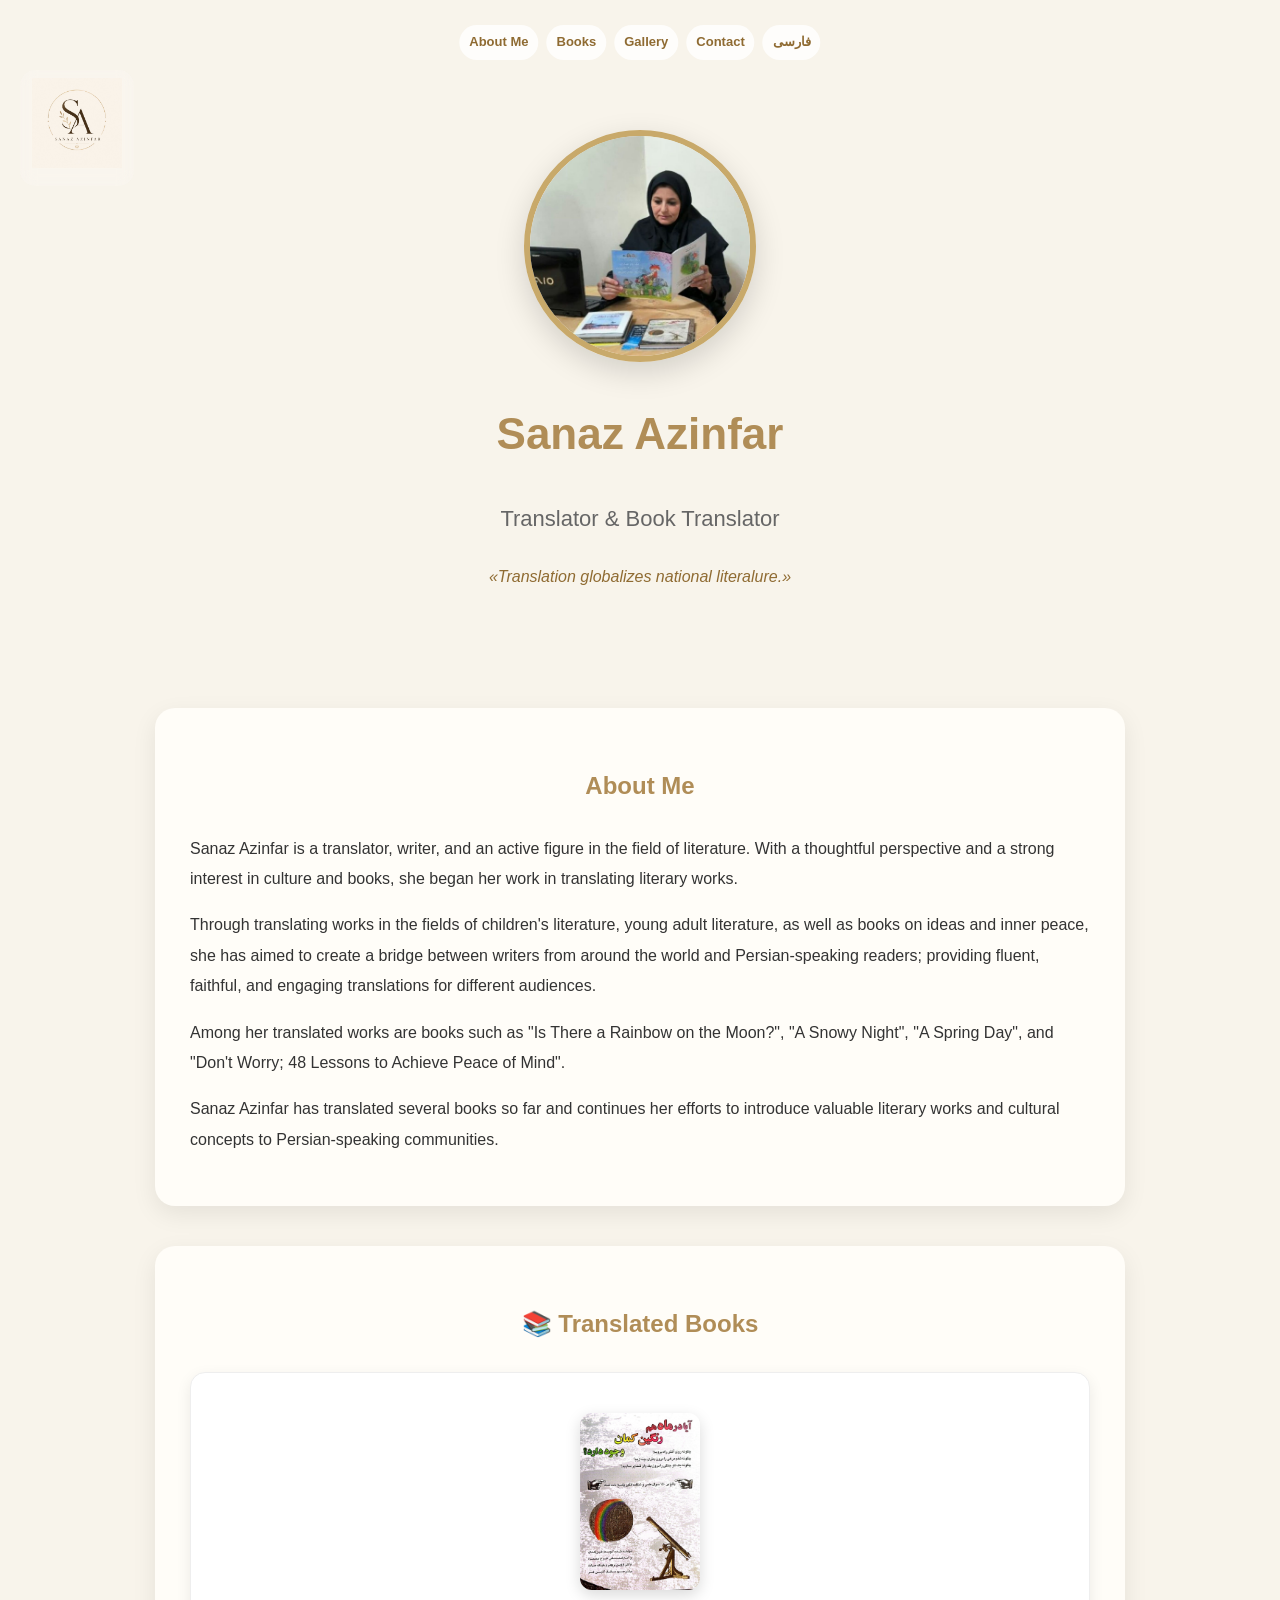
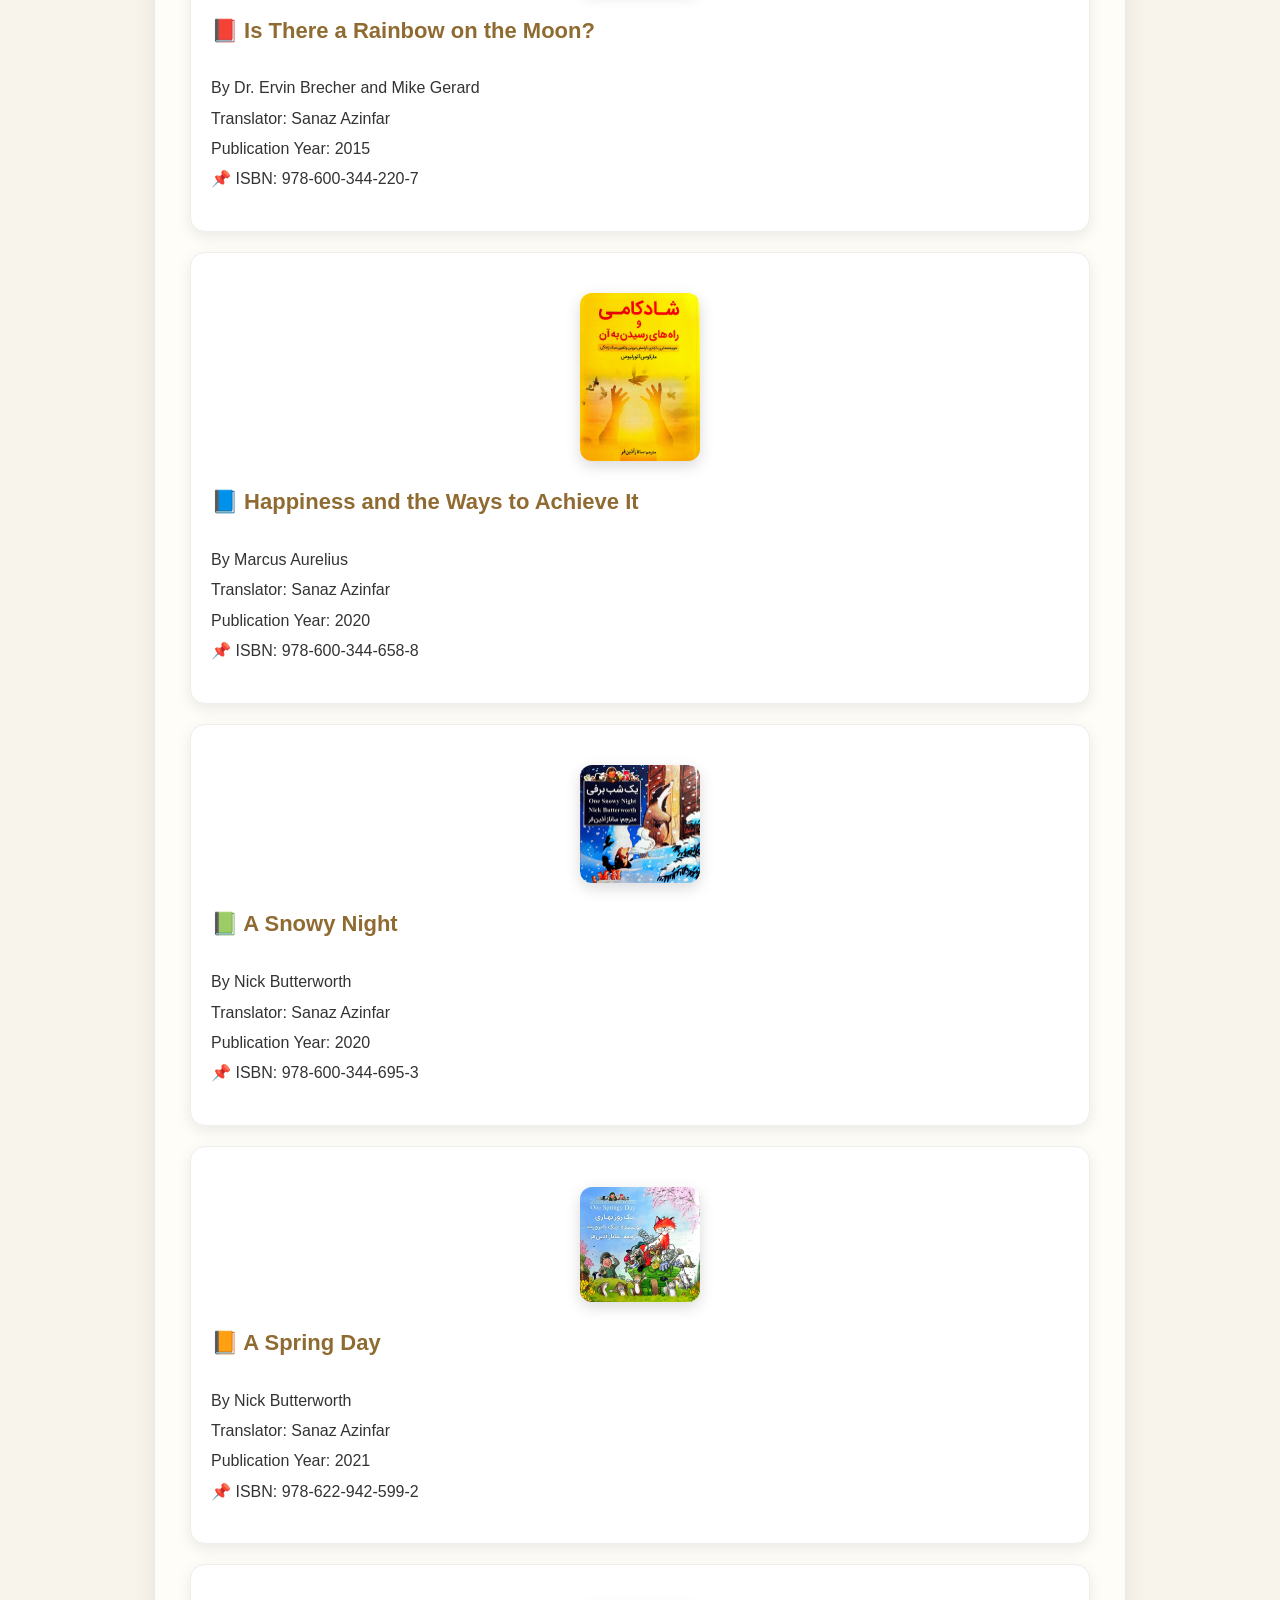
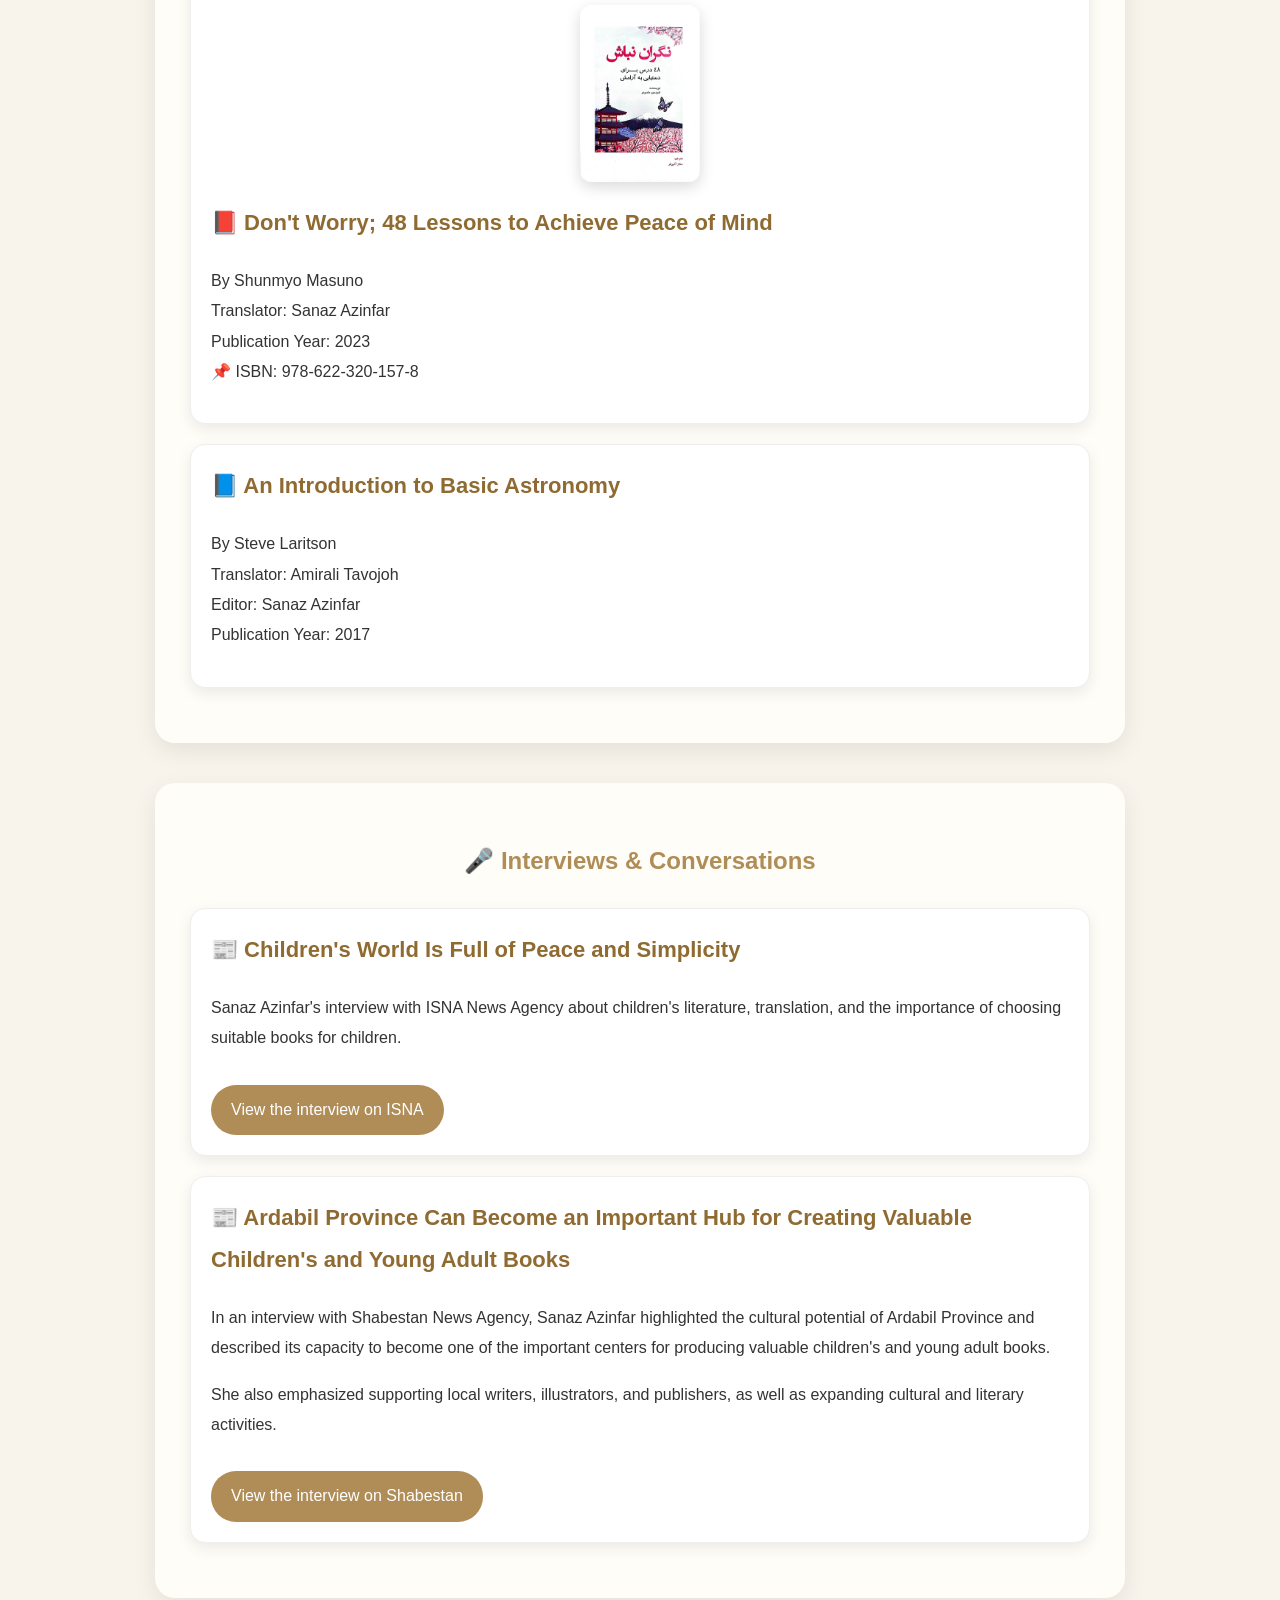
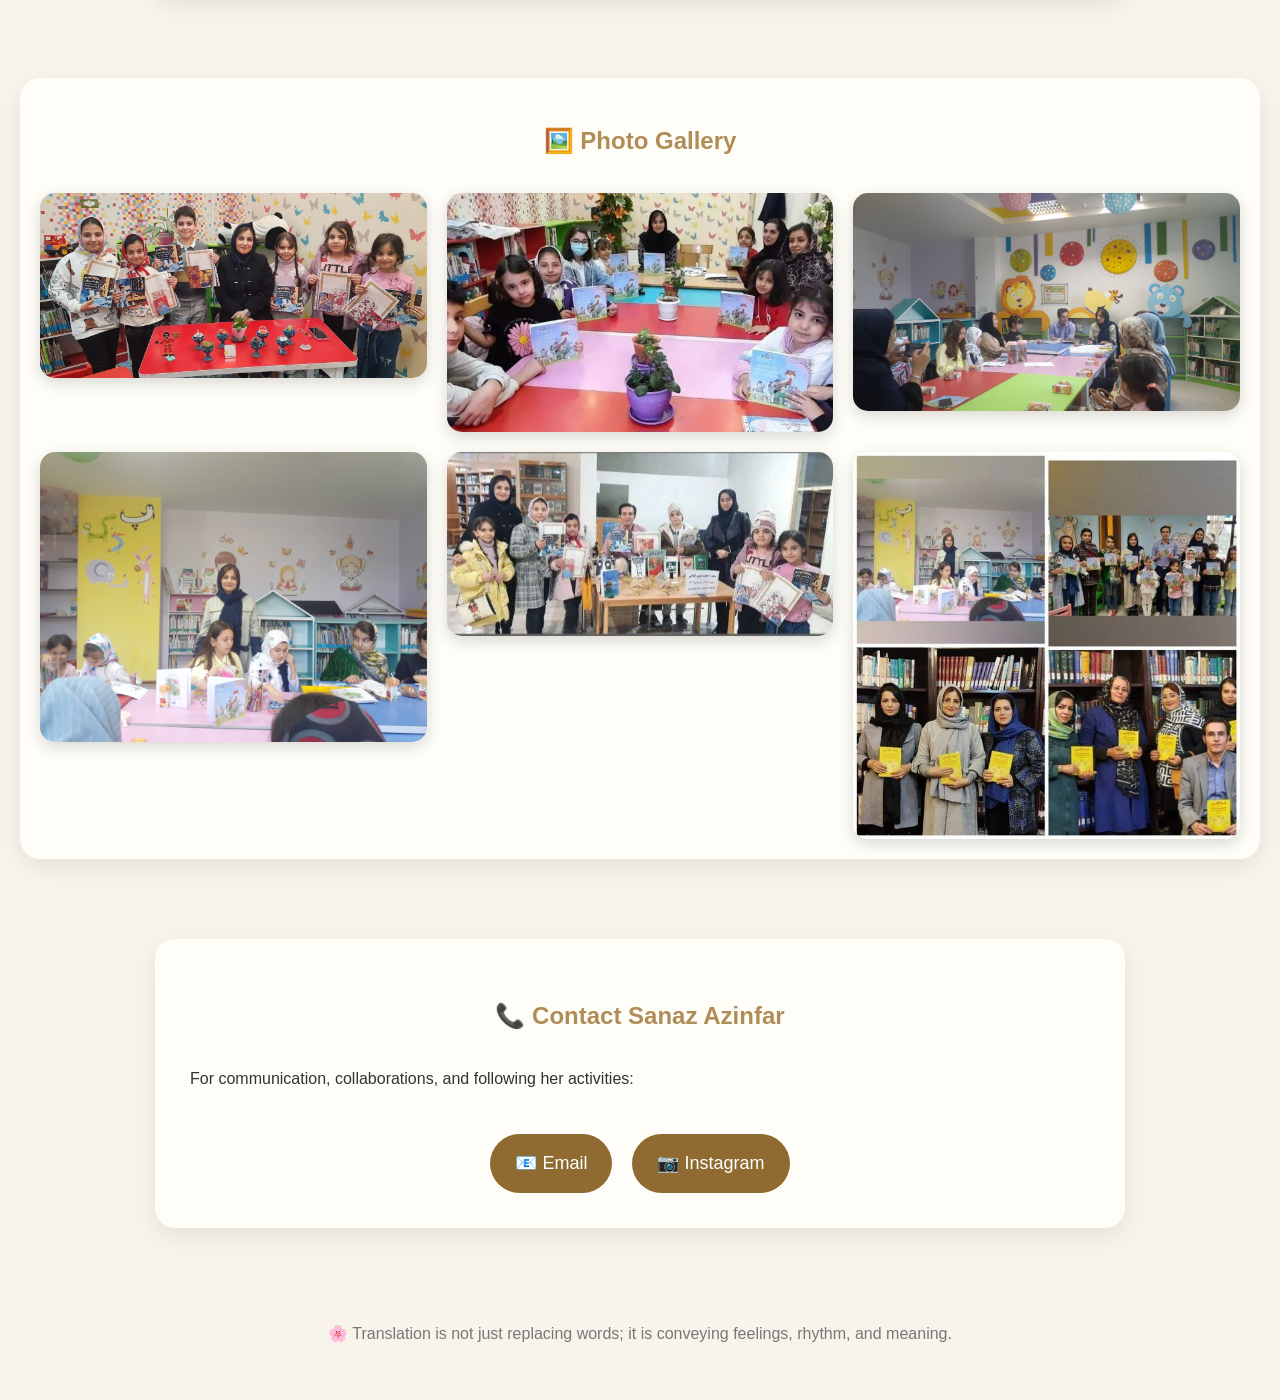
==== en/index.html @ 47994745 "Update index.html" ====
<!DOCTYPE html>
<html lang="en" dir="ltr">

<head>
<meta charset="UTF-8">
<meta name="viewport" content="width=device-width, initial-scale=1.0">
<title>Sanaz Azinfar | Translator</title>

<link rel="stylesheet" href="../style.css?v=2">

</head>

<body>

  <div class="logo">
    <img src="../logo.jpg" alt="Sanaz Azinfar">
</div>
  
<nav>
<a href="#about">About Me</a>
<a href="#books">Books</a>
<a href="#gallery">Gallery</a>
<a href="#contact">Contact</a>
  <a href="../index.html">فارسی</a>
</nav>
<header>

<img src="../sanaz.jpg" class="profile" alt="ساناز آذین‌فر">

<h1>Sanaz Azinfar</h1>

<p class="job">Translator & Book Translator</p>

<p class="quote">
«Translation globalizes national literalure.»
</p>

</header>

<section id="about">
<h2>About Me</h2>

<p>Sanaz Azinfar is a translator, writer, and an active figure in the field of literature. With a thoughtful perspective and a strong interest in culture and books, she began her work in translating literary works.</p>

<p>Through translating works in the fields of children's literature, young adult literature, as well as books on ideas and inner peace, she has aimed to create a bridge between writers from around the world and Persian-speaking readers; providing fluent, faithful, and engaging translations for different audiences.</p>

<p>Among her translated works are books such as "Is There a Rainbow on the Moon?", "A Snowy Night", "A Spring Day", and "Don't Worry; 48 Lessons to Achieve Peace of Mind".</p>

<p>Sanaz Azinfar has translated several books so far and continues her efforts to introduce valuable literary works and cultural concepts to Persian-speaking communities.</p>

</section>
<section id="books">

<h2>📚 Translated Books</h2>

<div class="book">
<img src="../book1.jpg" class="book-img">
<h3>📕 Is There a Rainbow on the Moon?</h3>
<p>
By Dr. Ervin Brecher and Mike Gerard<br>
Translator: Sanaz Azinfar<br>
Publication Year: 2015<br>
📌 ISBN: 978-600-344-220-7
</p>
</div>

<div class="book">
<img src="../book2.jpg" class="book-img">
<h3>📘 Happiness and the Ways to Achieve It</h3>
<p>
By Marcus Aurelius<br>
Translator: Sanaz Azinfar<br>
Publication Year: 2020<br>
📌 ISBN: 978-600-344-658-8
</p>
</div>

<div class="book">
<img src="../book3.jpg" class="book-img">
<h3>📗 A Snowy Night</h3>
<p>
By Nick Butterworth<br>
Translator: Sanaz Azinfar<br>
Publication Year: 2020<br>
📌 ISBN: 978-600-344-695-3
</p>
</div>

<div class="book">
<img src="../book4.jpg" class="book-img">
<h3>📙 A Spring Day</h3>
<p>
By Nick Butterworth<br>
Translator: Sanaz Azinfar<br>
Publication Year: 2021<br>
📌 ISBN: 978-622-942-599-2
</p>
</div>

<div class="book">
<img src="../book5.jpg" class="book-img">
<h3>📕 Don't Worry; 48 Lessons to Achieve Peace of Mind</h3>
<p>
By Shunmyo Masuno<br>
Translator: Sanaz Azinfar<br>
Publication Year: 2023<br>
📌 ISBN: 978-622-320-157-8
</p>
</div>

<div class="book">
<h3>📘 An Introduction to Basic Astronomy</h3>
<p>
By Steve Laritson<br>
Translator: Amirali Tavojoh<br>
Editor: Sanaz Azinfar<br>
Publication Year: 2017
</p>
</div>

</section>
<section id="interviews">

<h2>🎤 Interviews & Conversations</h2>

<div class="book">

<h3>📰 Children's World Is Full of Peace and Simplicity</h3>

<p>
Sanaz Azinfar's interview with ISNA News Agency about children's literature, translation, and the importance of choosing suitable books for children.
</p>

<a href="https://www.isna.ir/news/1402110402718/%D8%AF%D9%86%DB%8C%D8%A7%DB%8C-%DA%A9%D9%88%D8%AF%DA%A9%D8%A7%D9%86-%D9%BE%D8%B1-%D8%A7%D8%B2-%D8%B5%D9%84%D8%AD-%D9%88-%D8%B3%D8%A7%D8%AF%DA%AF%DB%8C-%D8%A7%D8%B3%D8%AA" target="_blank">
View the interview on ISNA
</a>

</div>


<div class="book">

<h3>📰 Ardabil Province Can Become an Important Hub for Creating Valuable Children's and Young Adult Books</h3>

<p>
In an interview with Shabestan News Agency, Sanaz Azinfar highlighted the cultural potential of Ardabil Province and described its capacity to become one of the important centers for producing valuable children's and young adult books.
</p>

<p>
She also emphasized supporting local writers, illustrators, and publishers, as well as expanding cultural and literary activities.
</p>

<a href="https://www.shabestan.news/news/1042023/%D8%A7%D8%B3%D8%AA%D8%A7%D9%86-%D8%A7%D8%B1%D8%AF%D8%A8%DB%8C%D9%84-%D9%85%DB%8C-%D8%AA%D9%88%D8%A7%D9%86%D8%AF-%D9%82%D8%B7%D8%A8-%D9%85%D9%87%D9%85%DB%8C-%D8%AF%D8%B1-%D8%A2%D9%81%D8%B1%DB%8C%D9%86%D8%B4-%DA%A9%D8%AA%D8%A7%D8%A8-%D9%87%D8%A7%DB%8C-%D9%81%D8%A7%D8%AE%D8%B1-%D8%AF%D8%B1-%D8%AD%D9%88%D8%B2%D9%87" target="_blank">
View the interview on Shabestan
</a>

</div>

</section>

  <section id="gallery">

<h2>🖼️ Photo Gallery</h2>

<div class="gallery">

<img src="../photo2.jpg" alt="Photo 2">
<img src="../photo3.jpg" alt="Photo 3">
<img src="../photo4.jpg" alt="Photo 4">
<img src="../photo5.jpg" alt="Photo 5">
<img src="../photo6.jpg" alt="Photo 6">
<img src="../photo7.jpg" alt="Photo 7">

</div>

</section>

<section id="contact">

<h2>📞 Contact Sanaz Azinfar</h2>

<p>For communication, collaborations, and following her activities:</p>

<div class="social-links">

<a href="mailto:sanazazinfar38@gmail.com" target="_blank">
📧 Email
</a>

<a href="https://www.instagram.com/sanaz_azinfar" target="_blank">
📷 Instagram
</a>

</div>

</section>

<footer>

<p>
🌸 Translation is not just replacing words; it is conveying feelings, rhythm, and meaning.
</p>

</footer>

  <script>
window.addEventListener("scroll", function () {
    const nav = document.querySelector("nav");

    if (window.scrollY > 200) {
        nav.classList.add("show");
    } else {
        nav.classList.remove("show");
    }
});
</script>
  
</body>
</html>
---- style.css ----
@import url('https://fonts.googleapis.com/css2?family=Vazirmatn:wght@400;500;700&display=swap');

body{
    font-family:'Vazirmatn', sans-serif;
    line-height:2;
}
body{
    margin:0;
    background:#f8f4eb;
    color:#333;
    font-family:Tahoma,sans-serif;
    line-height:1.9;
}

header{
    text-align:center;
    padding:60px 20px;
}

.profile{
    width:220px;
    height:220px;
    border-radius:50%;
    object-fit:cover;
    border:6px solid #c8a96a;
    box-shadow:0 10px 30px rgba(0,0,0,.15);
}

h1{
    color:#b08d57;
    font-size:44px;
    margin:20px 0 10px;
}

.job{
    font-size:22px;
    color:#666;
}

.quote{
    color:#8f6b32;
    font-style:italic;
}

section{
    max-width:900px;
    margin:40px auto;
    padding:35px;
    background:#fffdf8;
    border-radius:20px;
    box-shadow:0 8px 25px rgba(0,0,0,.08);
}

h2{
    color:#b08d57;
    text-align:center;
    margin-bottom:25px;
}

.book{
    background:#ffffff;
    border-right:6px solid #c8a96a;
    border-radius:15px;
    padding:20px;
    margin:20px 0;
    box-shadow:0 5px 15px rgba(0,0,0,.08);
    transition:transform .25s ease;
}

.book:hover{
    transform:translateY(-5px);
}

.book h3{
    margin-top:0;
    color:#8f6b32;
}

footer{
    text-align:center;
    padding:35px;
    color:#777;
}

.email-btn{
    display:inline-block;
    background:#b08d57;
    color:white;
    text-decoration:none;
    padding:14px 35px;
    border-radius:40px;
    font-size:18px;
    transition:.3s;
}

.email-btn:hover{
    transform:scale(1.05);
    background:#8f6b32;
}

.book-img{
    width:120px !important;
    height:180px !important;
    object-fit:cover;
    display:block;
    margin:0 auto 20px;
    border-radius:12px;
    box-shadow:0 5px 15px rgba(0,0,0,.15);
}

@media (max-width:768px){

.profile{
    width:170px;
    height:170px;
}

h1{
    font-size:34px;
}

section{
    margin:20px;
    padding:25px;
}

}
.book-img{
    width:120px !important;
    max-width:120px !important;
    height:auto !important;
    display:block !important;
    margin:20px auto !important;
    border-radius:12px;
}
.book{
    border:1px solid #eee;
}

.book h3{
    font-size:22px;
}

a{
    display:inline-block;
    margin-top:15px;
    padding:10px 20px;
    background:#b08d57;
    color:white;
    border-radius:25px;
    text-decoration:none;
}

a:hover{
    opacity:.8;
}
.profile-img{
    width:220px;
    height:220px;
    object-fit:cover;
    border-radius:50%;
    display:block;
    margin:20px auto;
    box-shadow:0 8px 25px rgba(0,0,0,.15);
}

nav{
    position:fixed;
    top:10px;
    left:50%;
    transform:translateX(-50%);
    display:flex;
    justify-content:center;
    align-items:center;
    gap:8px;
    background:transparent;
    padding:0;
    z-index:9999;
}

nav a{
    background:#ffffffcc;
    color:#8f6b32;
    text-decoration:none;
    padding:5px 10px;
    border-radius:20px;
    font-size:13px;
    font-weight:bold;
    transition:.3s;
}

nav a:hover{
    background:#8f6b32;
    color:#fff;
}

html{
    scroll-behavior:smooth;
}
.logo{
    position: fixed;
top:70px;
    left:20px;
    z-index:1000;
    background: rgba(255,255,255,.15);
    backdrop-filter: blur(8px);
    padding:8px 12px;
    border-radius:15px;
    transition:.3s;
}

.logo img{
    width:90px;
    height:auto;
}

.logo:hover{
    transform:scale(1.08);
}
#gallery{
    max-width:1200px;
    margin:80px auto;
    padding:20px;
}

#gallery h2{
    text-align:center;
    margin-bottom:30px;
}

.gallery{
    display:grid;
    grid-template-columns:repeat(3,1fr);
    gap:20px;
}

.gallery img{
    width:100%;
    border-radius:15px;
    box-shadow:0 5px 15px rgba(0,0,0,.15);
    transition:.3s;
    cursor:pointer;
}

.gallery img:hover{
    transform:scale(1.04);
}
.social-links{
    display:flex;
    justify-content:center;
    gap:20px;
    flex-wrap:wrap;
    margin-top:25px;
}

.social-links a{
    background:#8f6b32;
    color:white;
    text-decoration:none;
    padding:12px 25px;
    border-radius:30px;
    font-size:18px;
    transition:.3s;
}

.social-links a:hover{
    background:#c8a96a;
    transform:scale(1.05);
}
body{
    padding-top:70px;
}
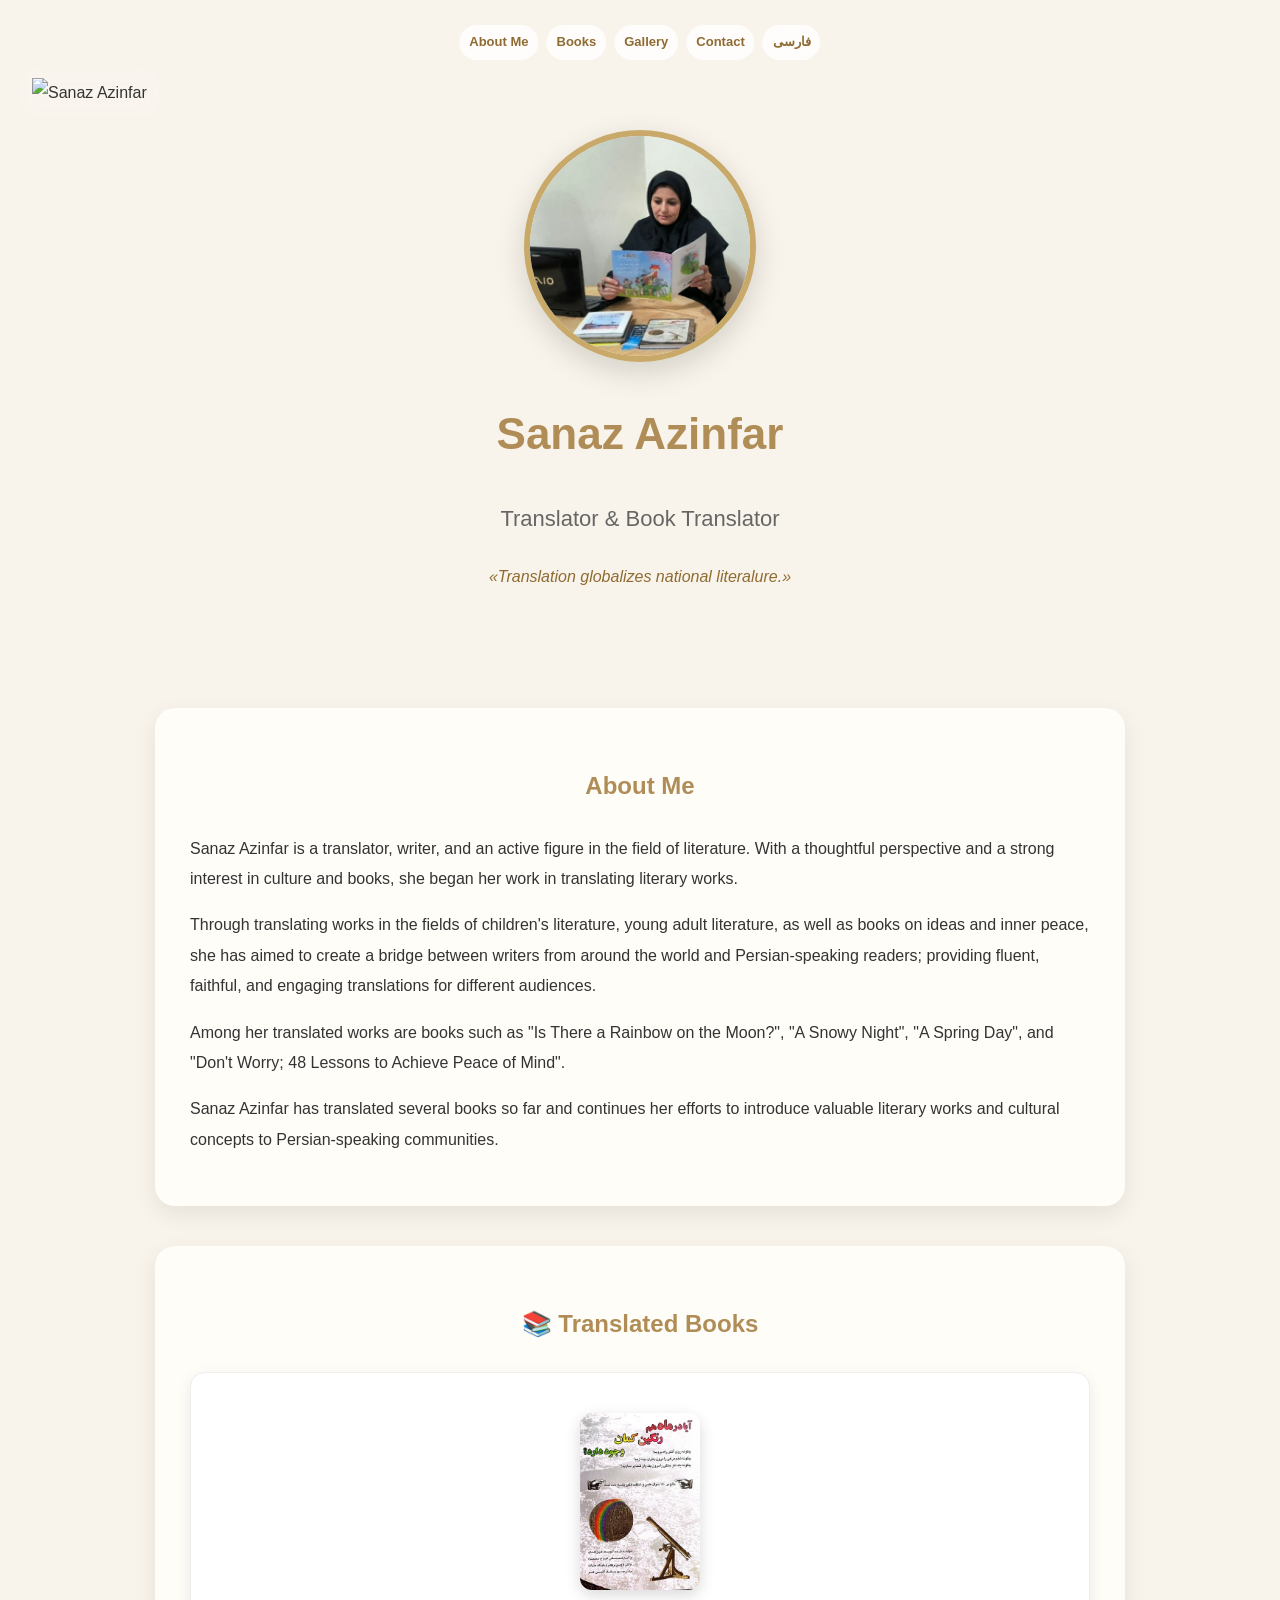
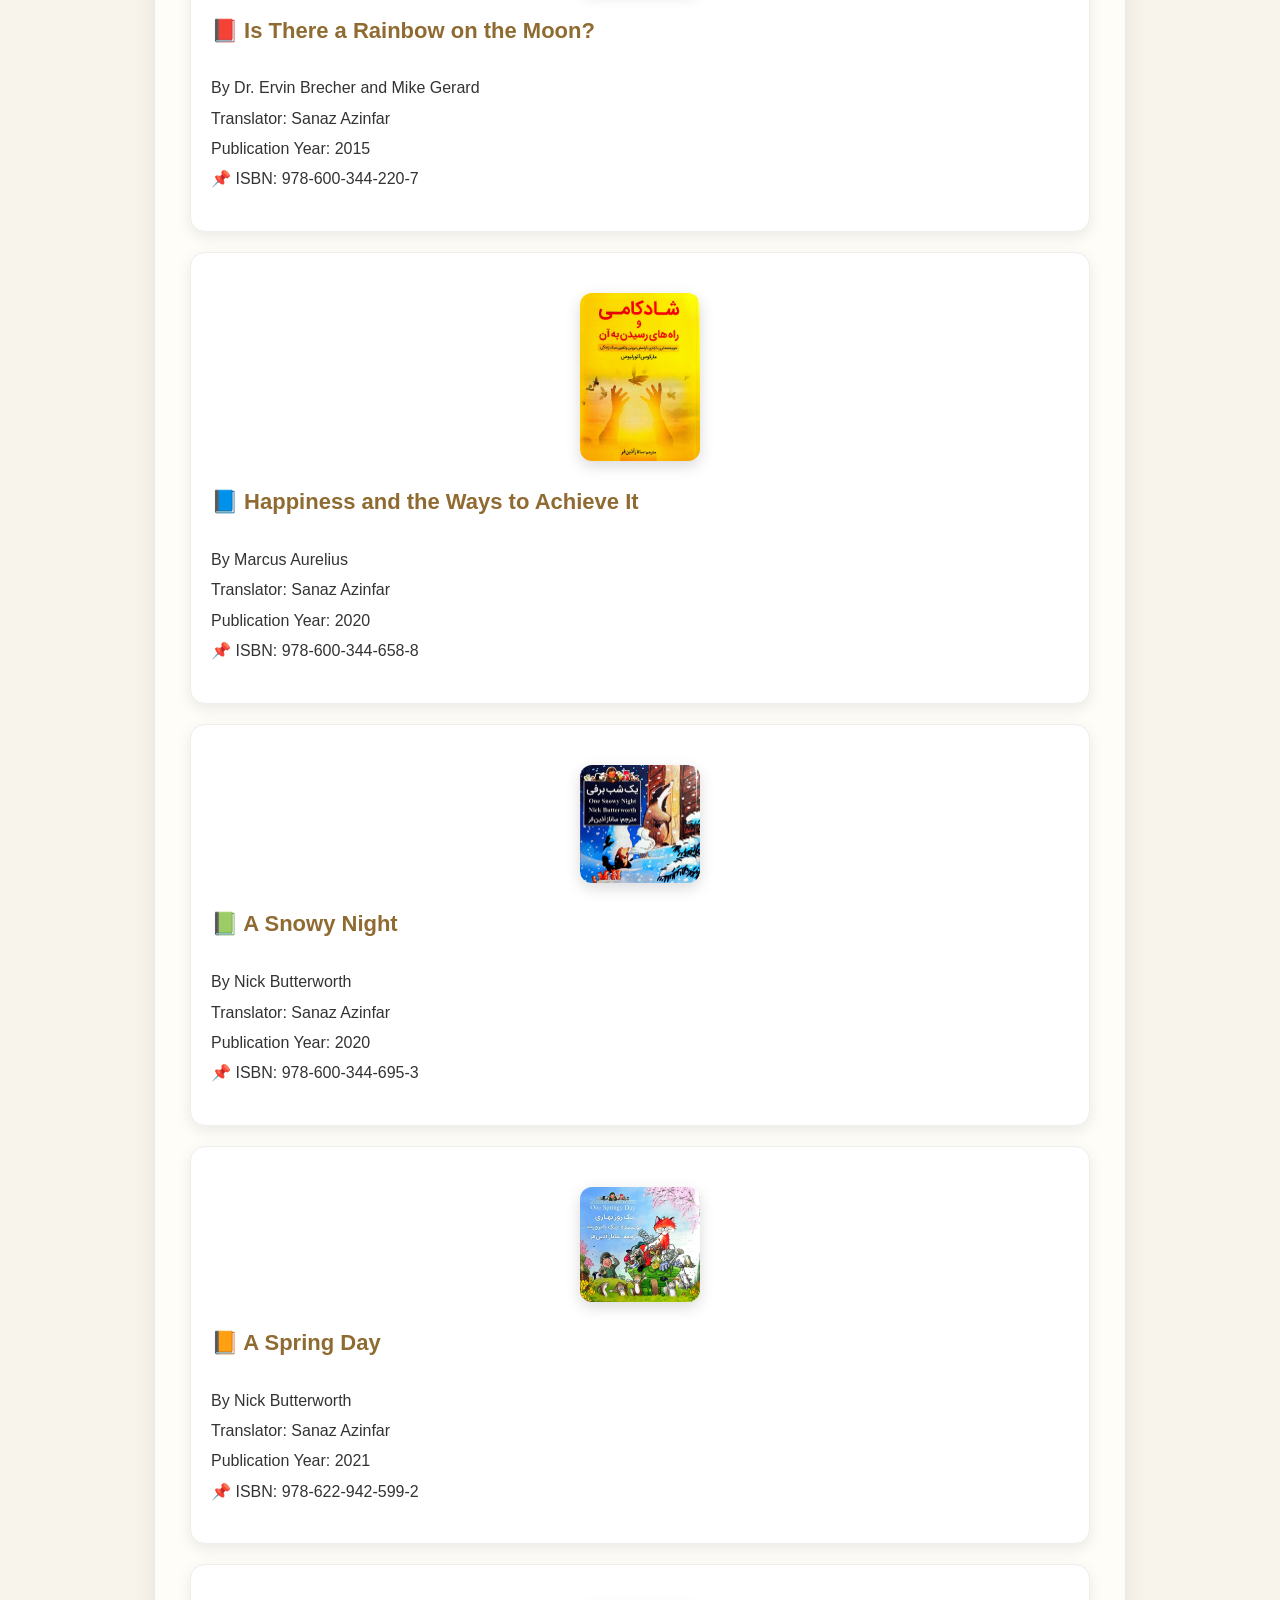
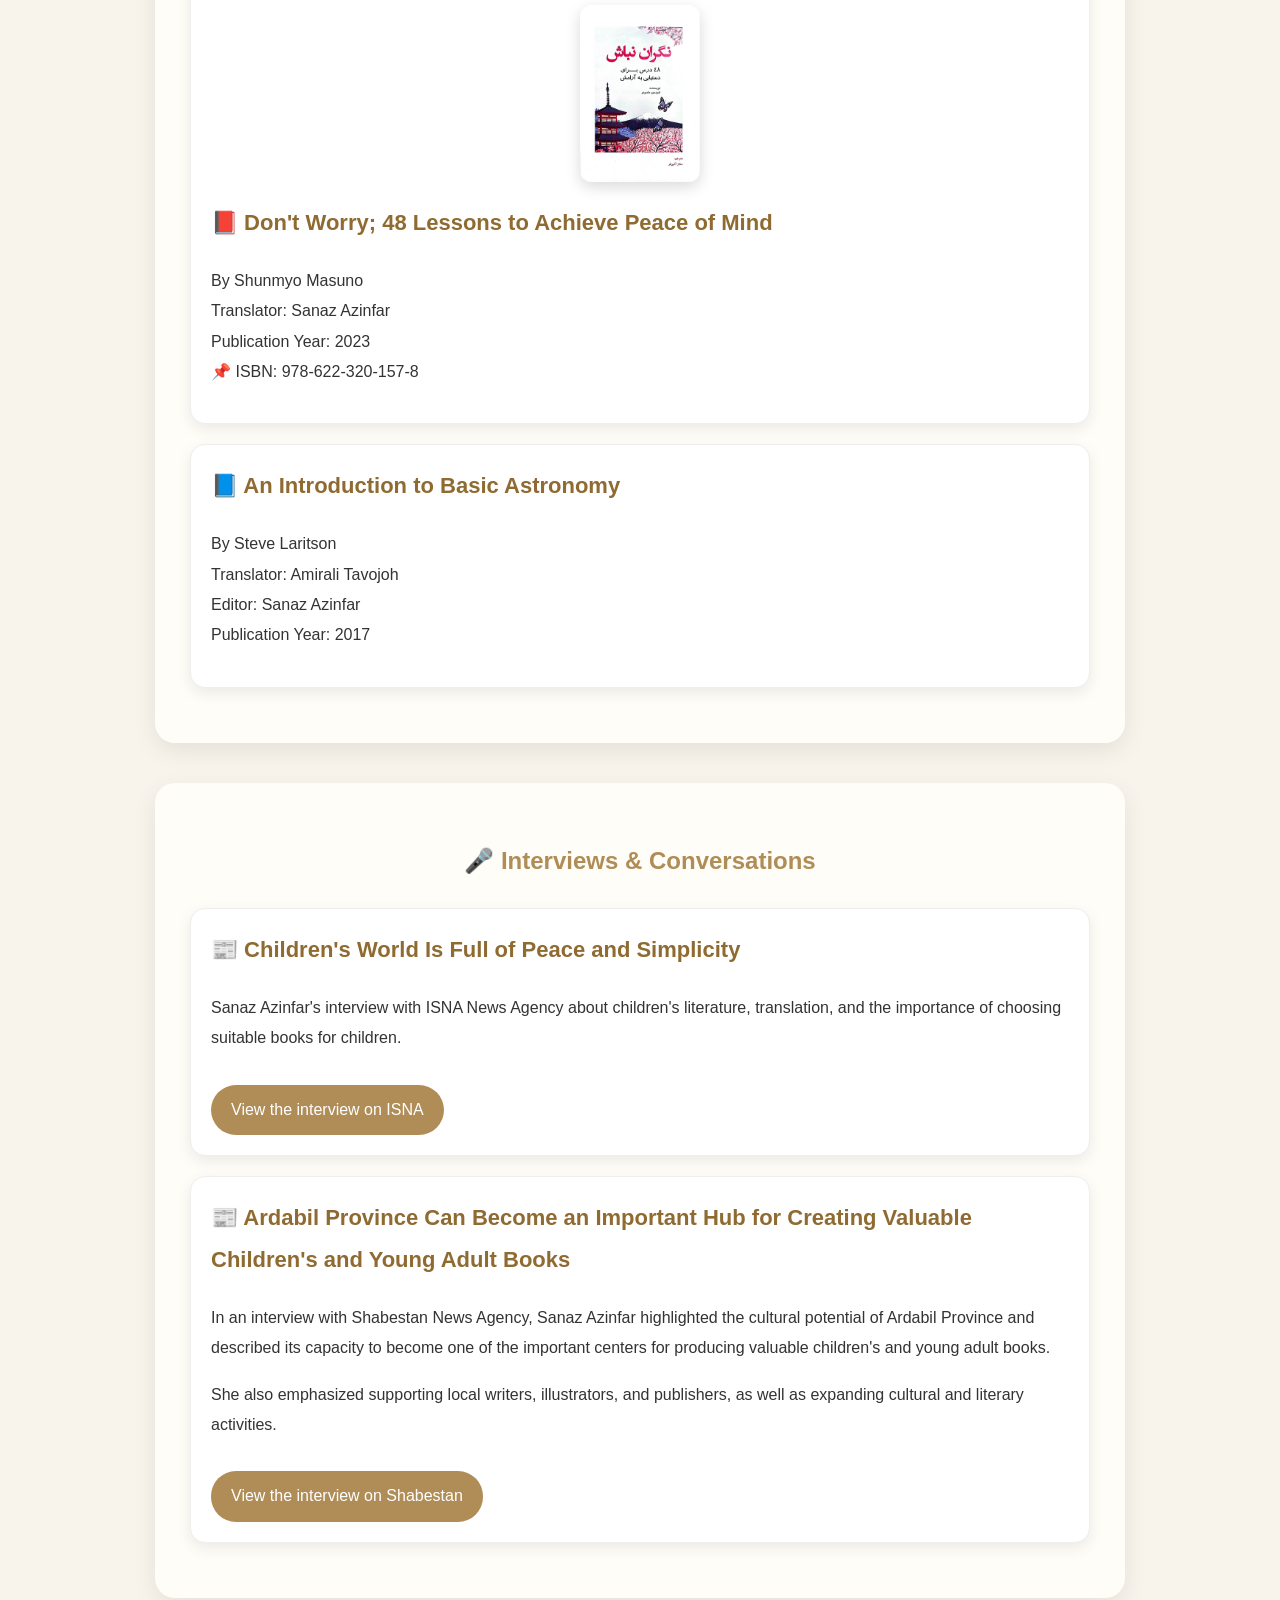
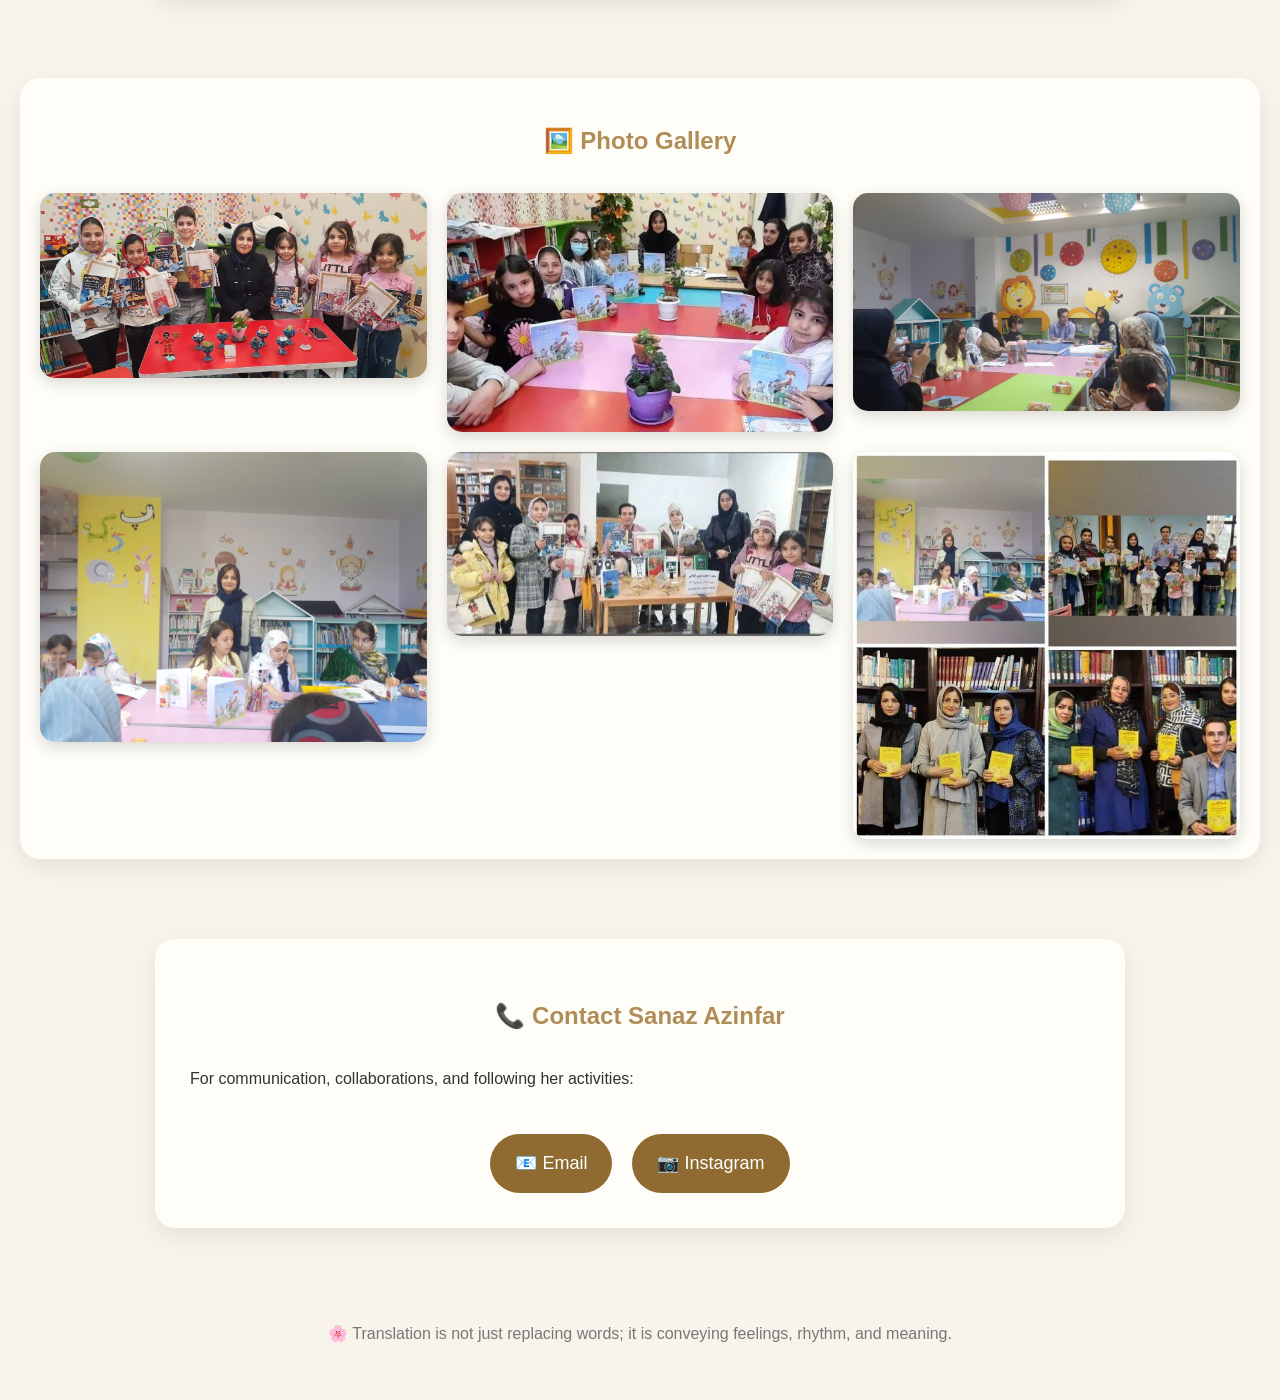
==== commit 99bb7287: "Update index.html" ====
--- a/en/index.html
+++ b/en/index.html
@@ -4,16 +4,21 @@
 <head>
 <meta charset="UTF-8">
 <meta name="viewport" content="width=device-width, initial-scale=1.0">
-<title>Sanaz Azinfar | Translator</title>
-
+<title>Sanaz Azinfar | Translator, Writer & Literary Activist</title>
+
+<meta name="description" content="Official website of Sanaz Azinfar, translator and writer. Discover her translated books, literary works, interviews, and cultural activities.">
+
+  <link rel="alternate" hreflang="fa" href="https://sanazazinfar.ir/">
+
+<link rel="alternate" hreflang="en" href="https://sanazazinfar.ir/en/">
+  
 <link rel="stylesheet" href="../style.css?v=2">
-
 </head>
 
 <body>
 
   <div class="logo">
-    <img src="../logo.jpg" alt="Sanaz Azinfar">
+<img src="https://sanazazinfar.ir/logo.jpg" alt="Sanaz Azinfar">
 </div>
   
 <nav>
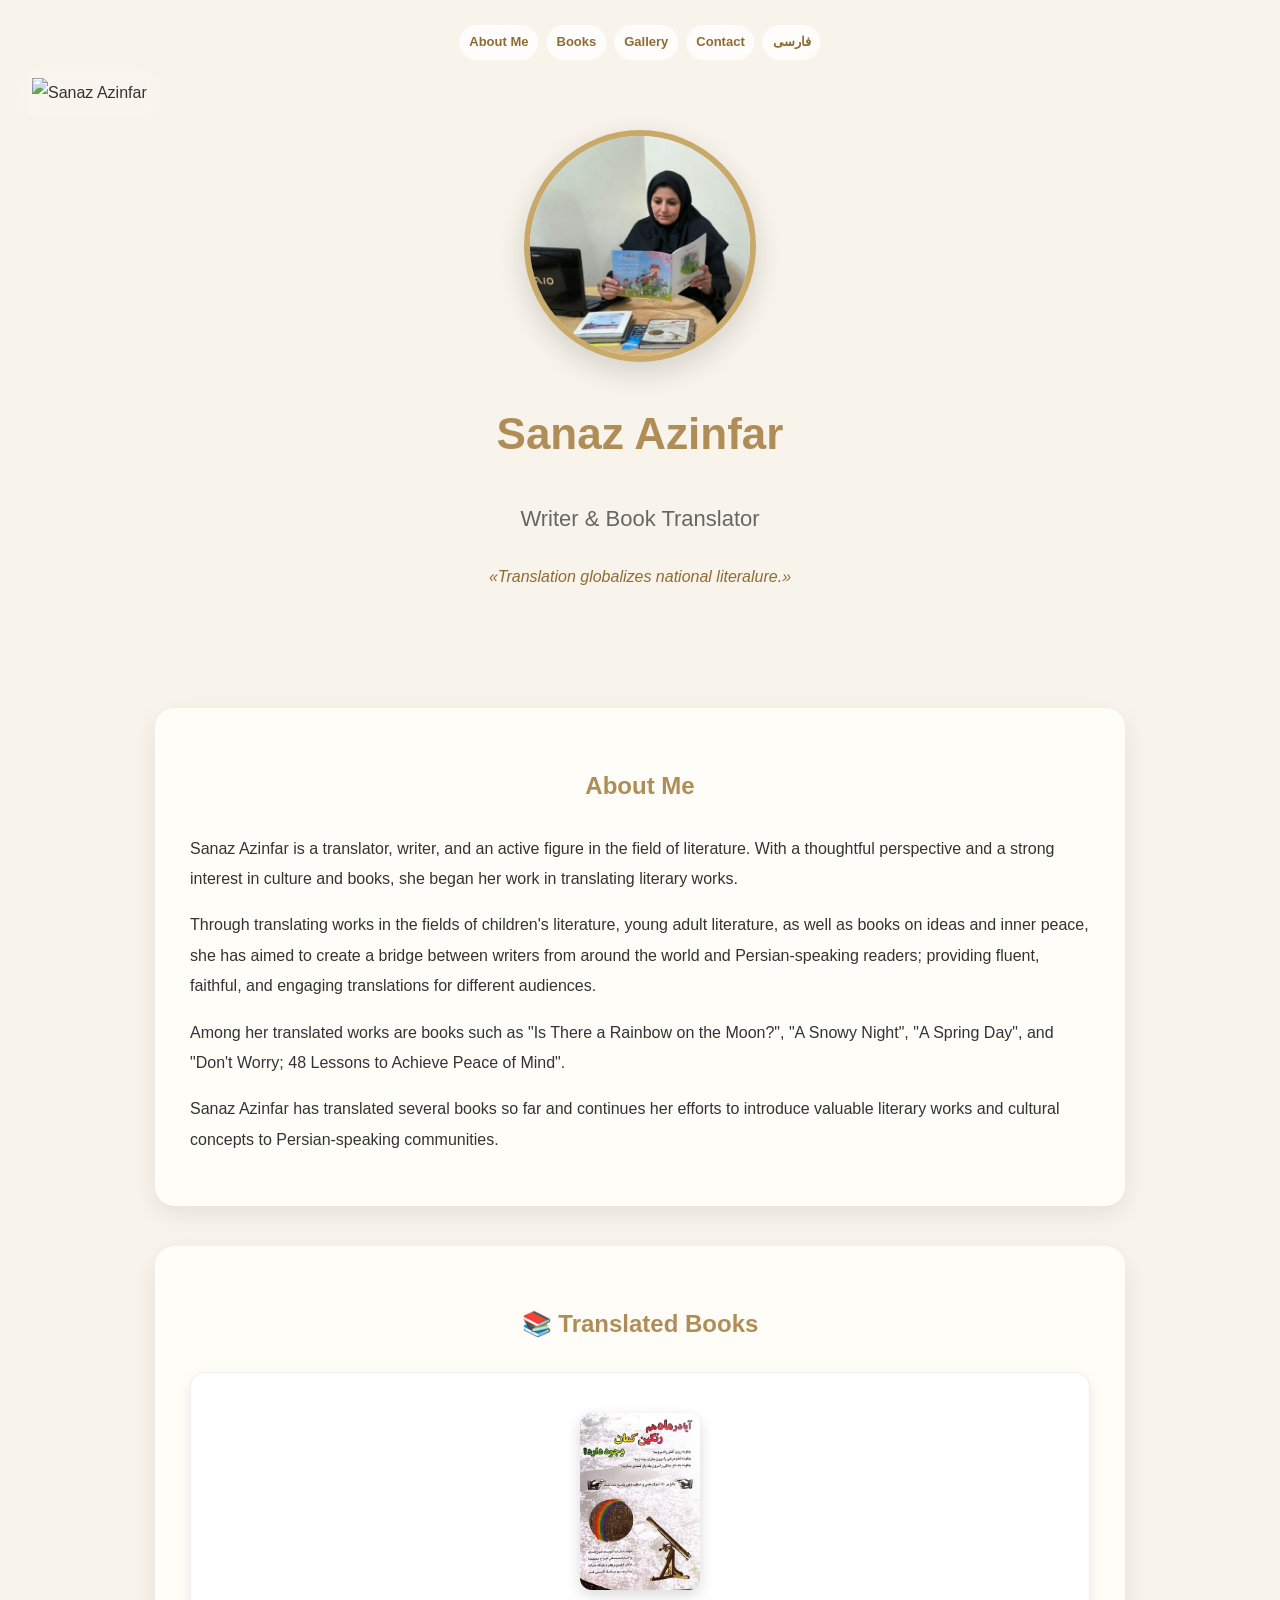
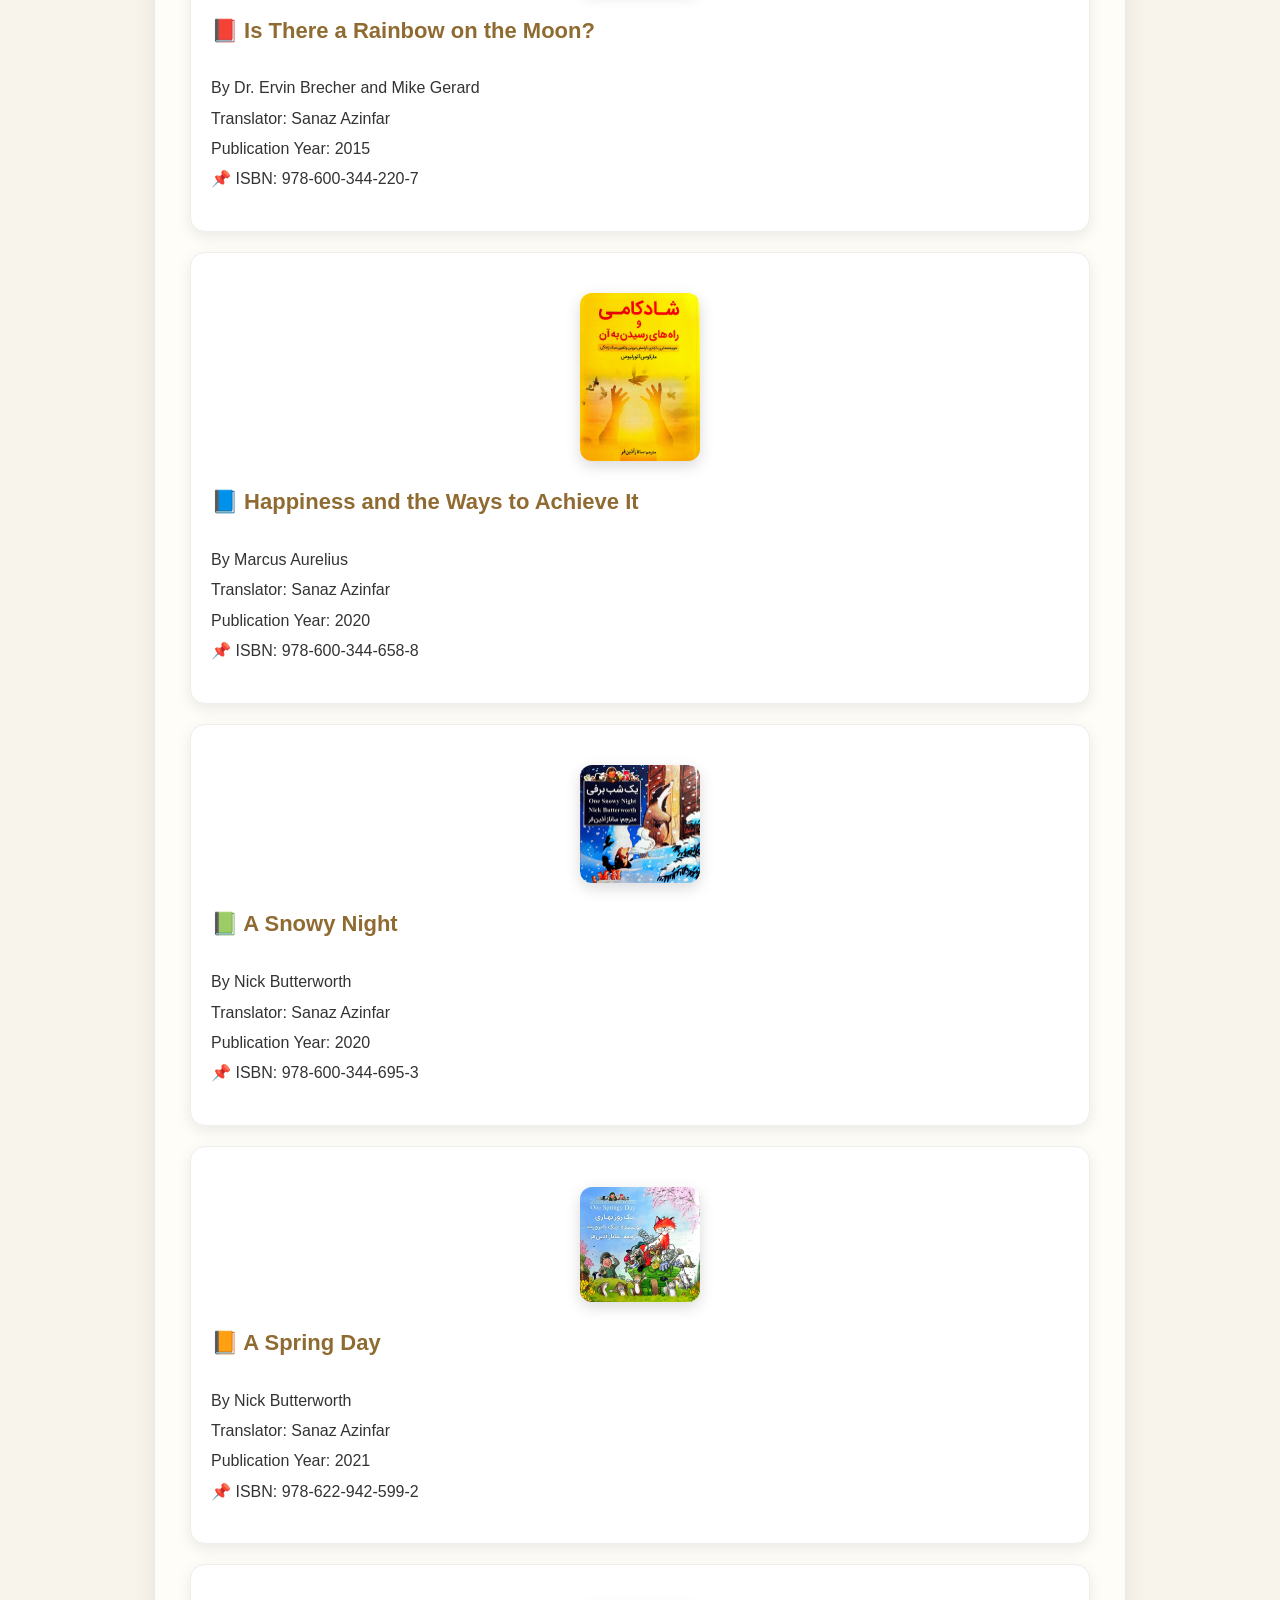
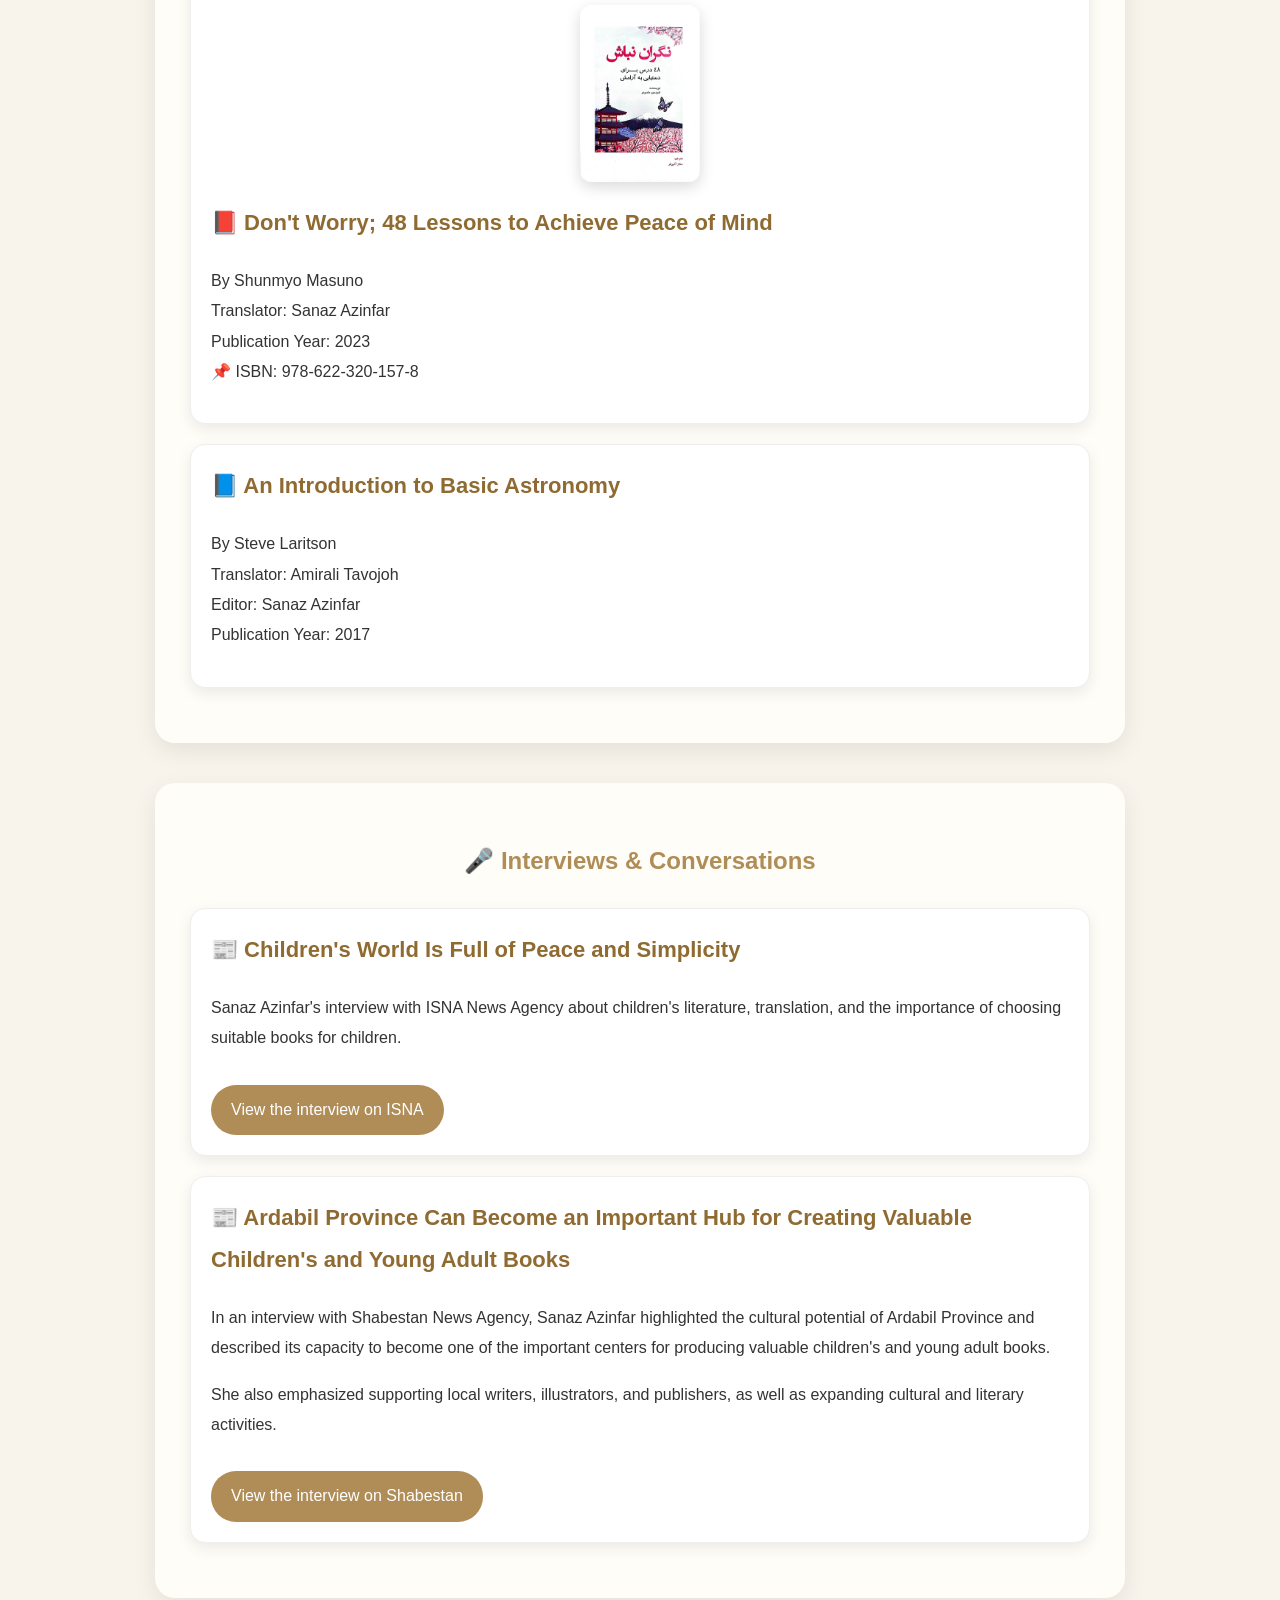
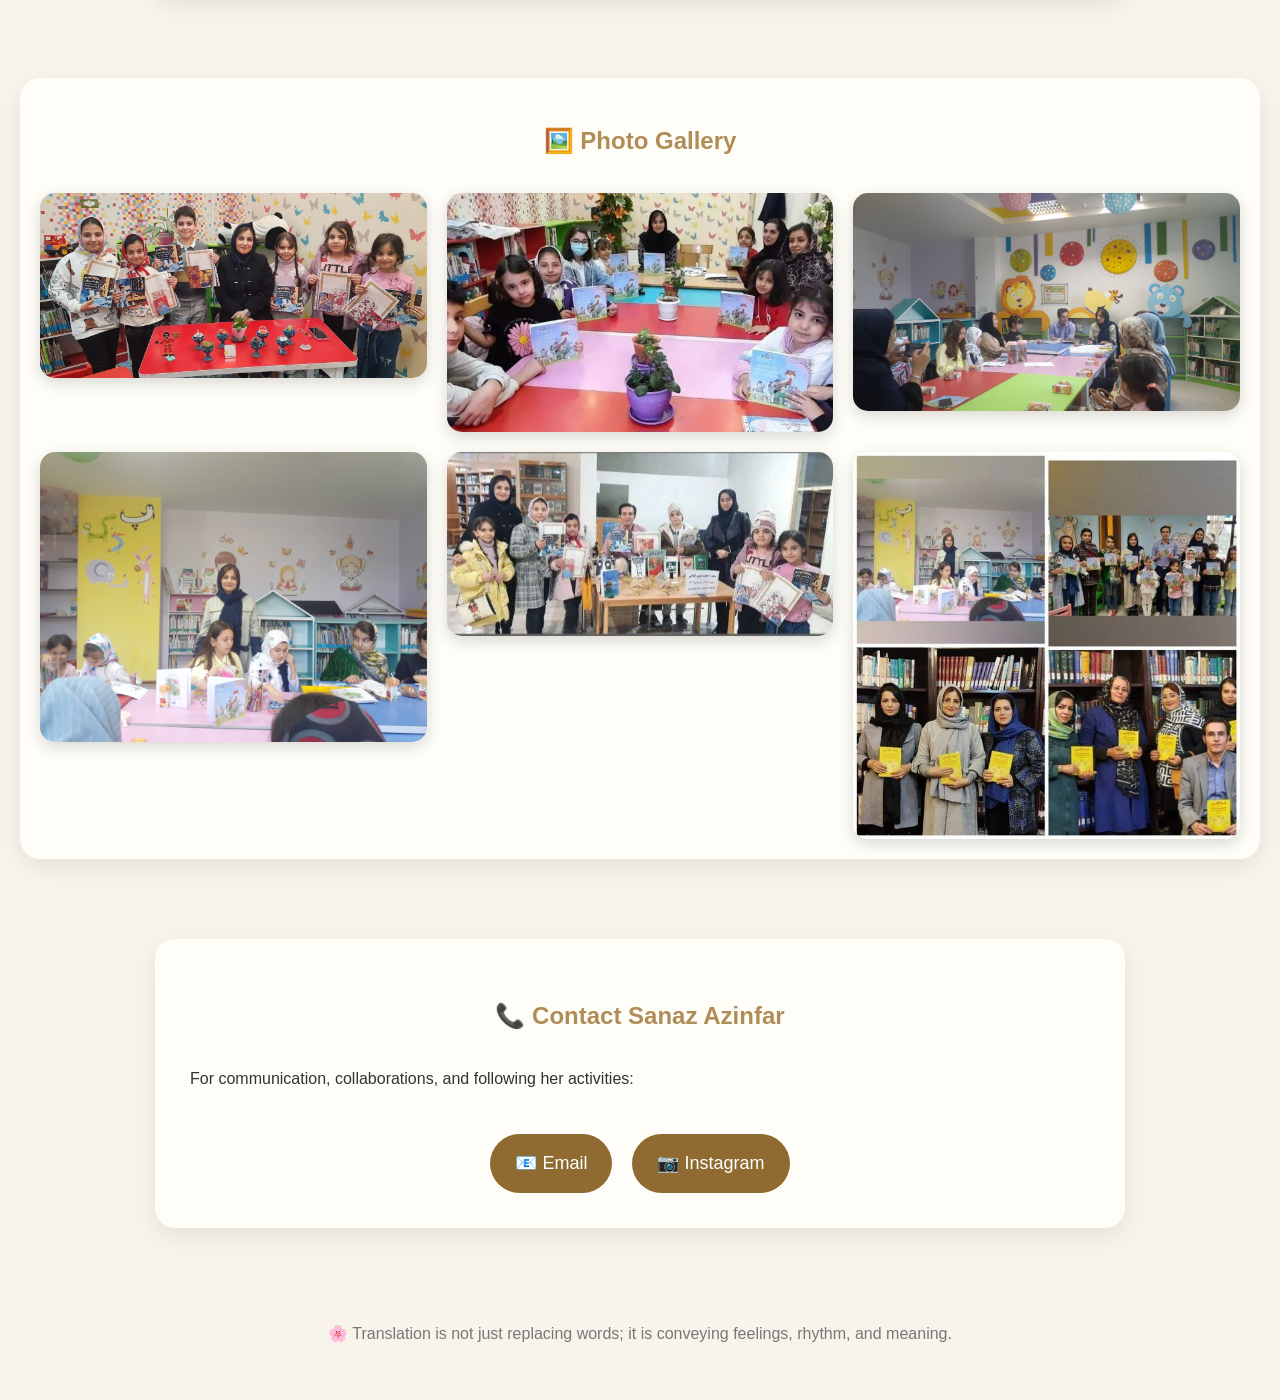
==== commit 514dd287: "Update index.html" ====
--- a/en/index.html
+++ b/en/index.html
@@ -34,7 +34,7 @@
 
 <h1>Sanaz Azinfar</h1>
 
-<p class="job">Translator & Book Translator</p>
+<p class="job">Writer & Book Translator</p>
 
 <p class="quote">
 «Translation globalizes national literalure.»
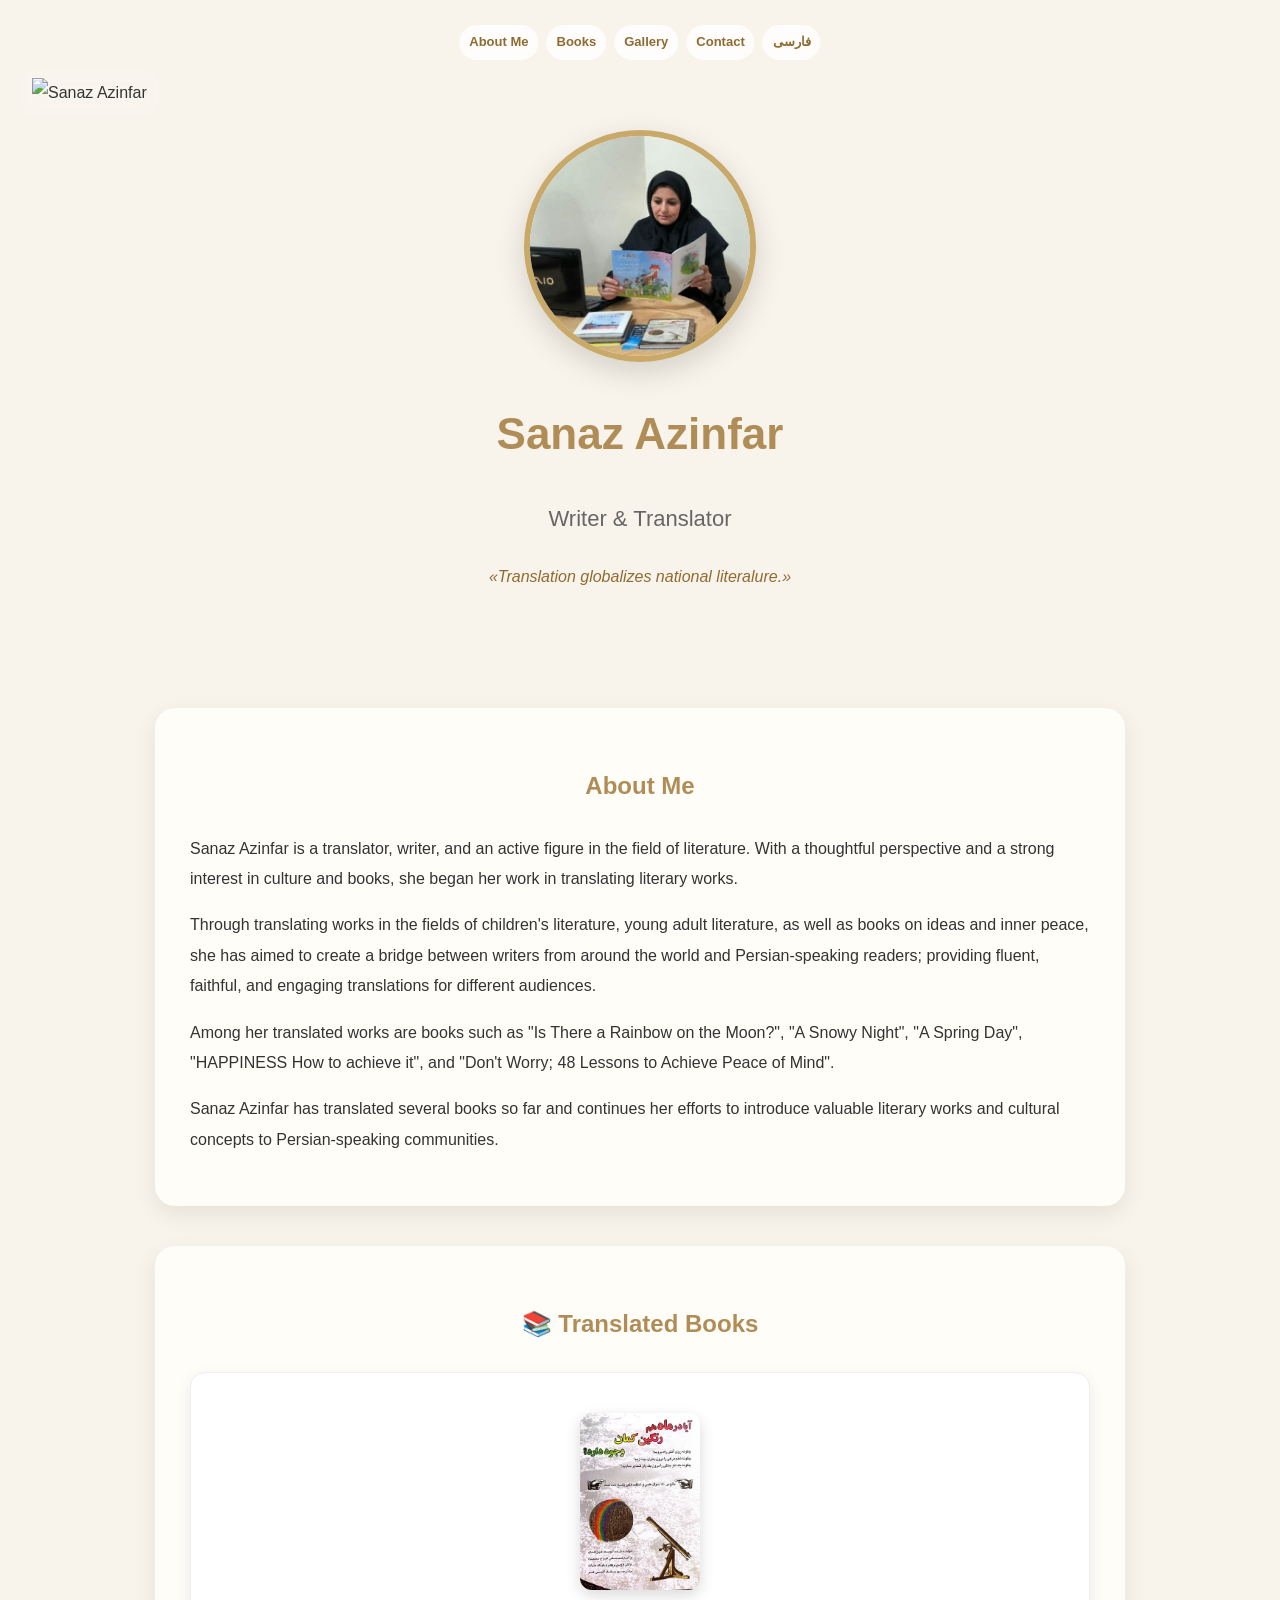
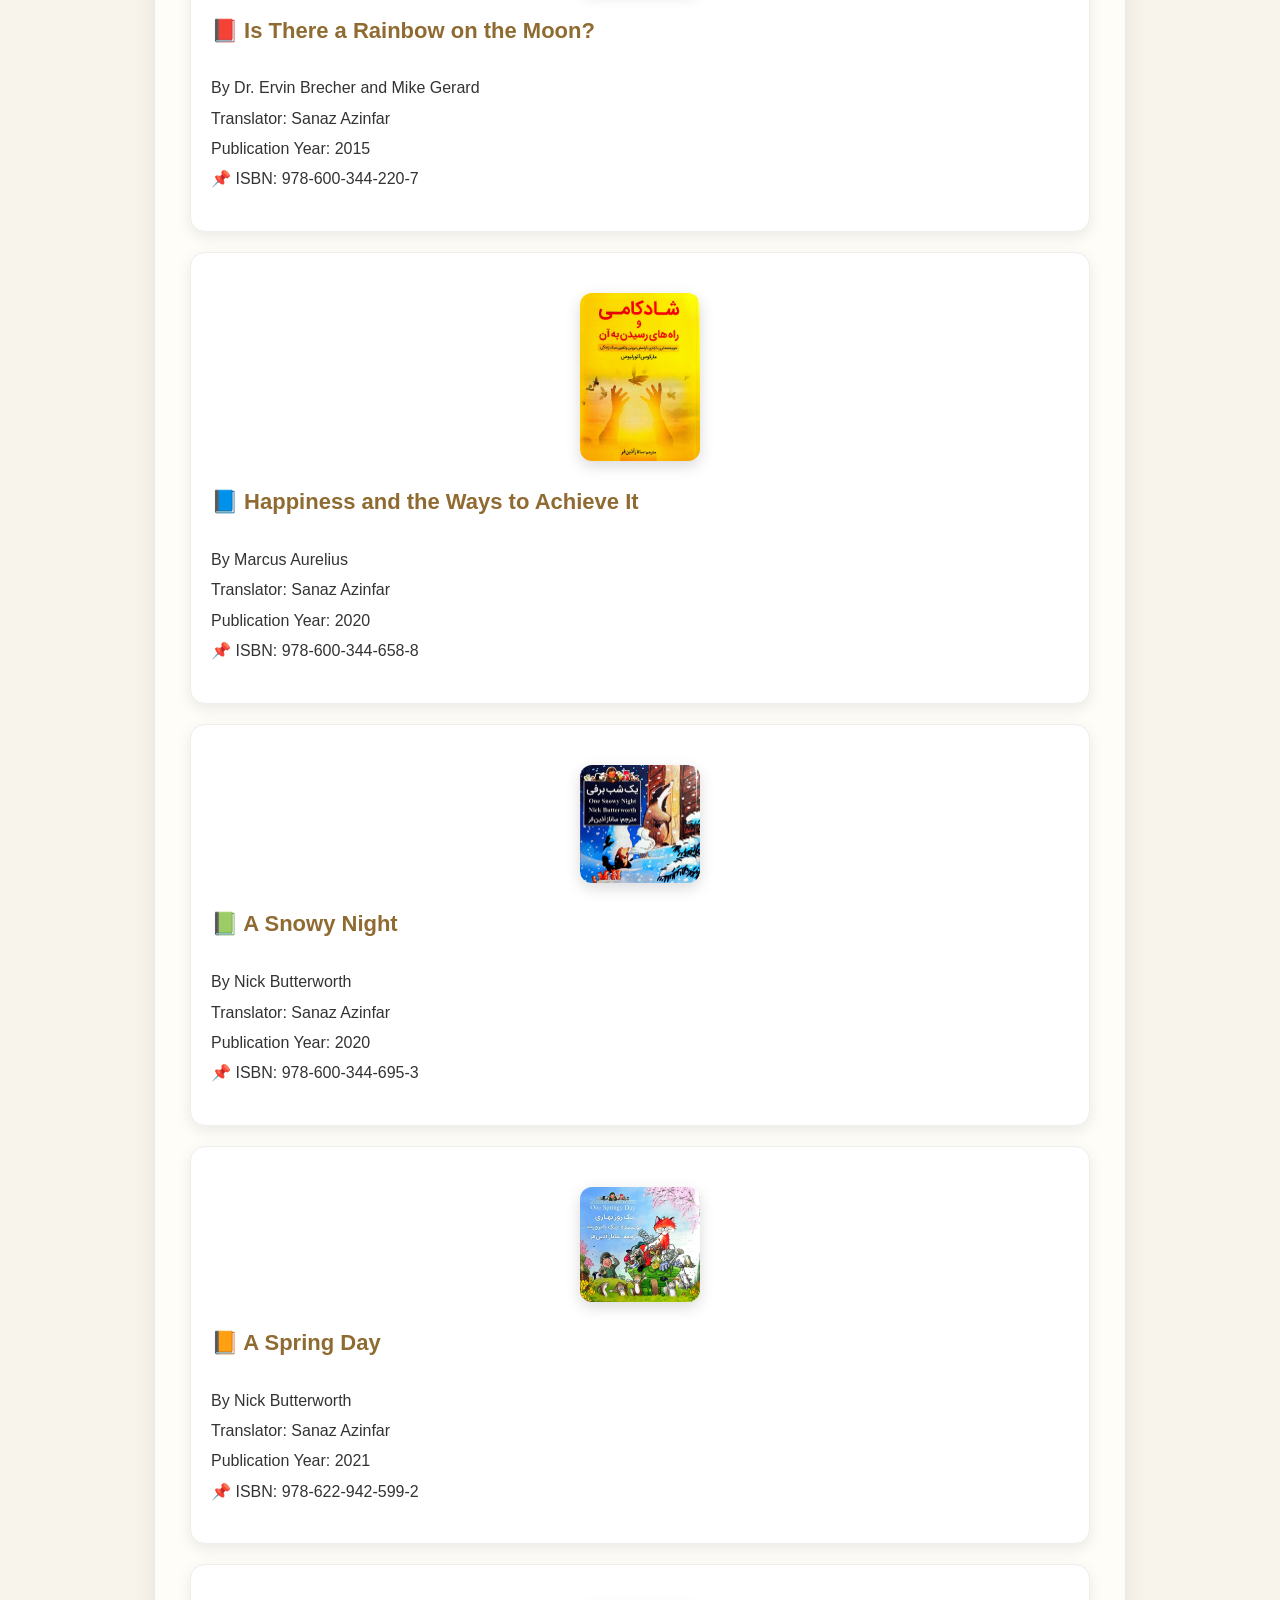
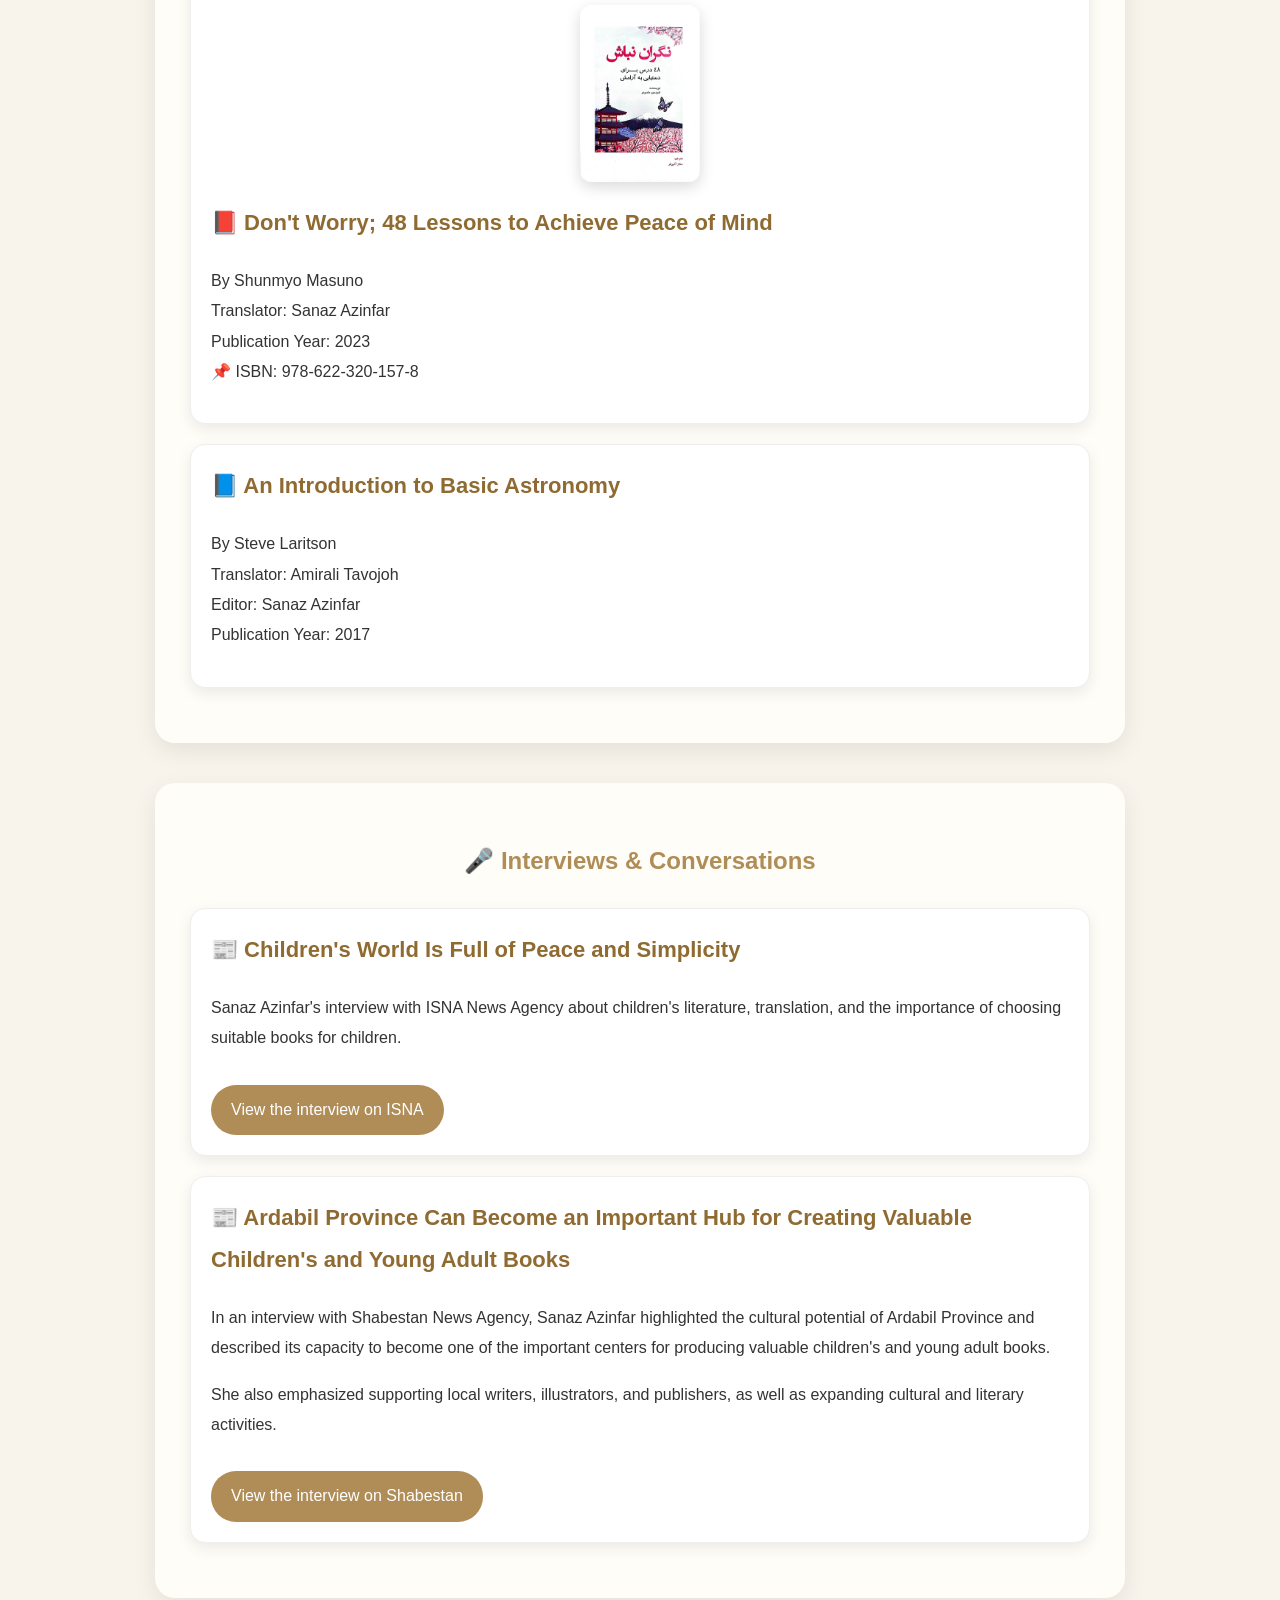
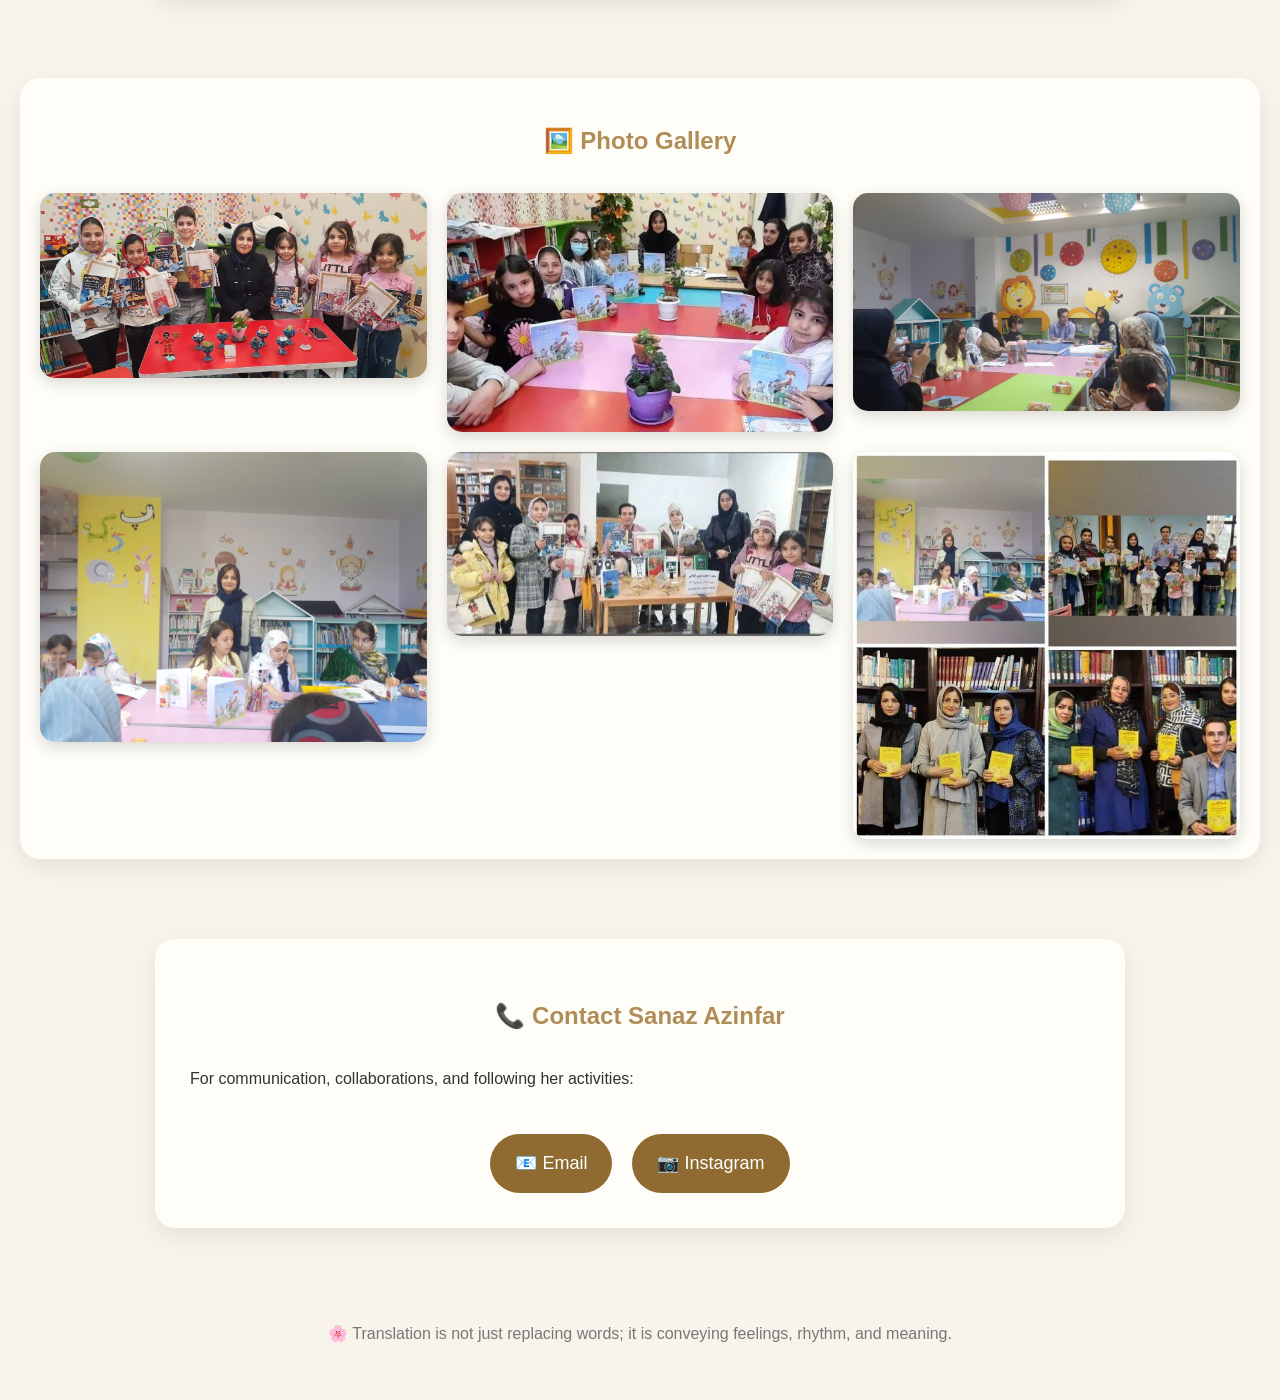
==== commit b65d7ac0: "Update index.html" ====
--- a/en/index.html
+++ b/en/index.html
@@ -34,7 +34,7 @@
 
 <h1>Sanaz Azinfar</h1>
 
-<p class="job">Writer & Book Translator</p>
+<p class="job">Writer & Translator</p>
 
 <p class="quote">
 «Translation globalizes national literalure.»
@@ -49,7 +49,7 @@
 
 <p>Through translating works in the fields of children's literature, young adult literature, as well as books on ideas and inner peace, she has aimed to create a bridge between writers from around the world and Persian-speaking readers; providing fluent, faithful, and engaging translations for different audiences.</p>
 
-<p>Among her translated works are books such as "Is There a Rainbow on the Moon?", "A Snowy Night", "A Spring Day", and "Don't Worry; 48 Lessons to Achieve Peace of Mind".</p>
+<p>Among her translated works are books such as "Is There a Rainbow on the Moon?", "A Snowy Night", "A Spring Day", "HAPPINESS How to achieve it", and "Don't Worry; 48 Lessons to Achieve Peace of Mind".</p>
 
 <p>Sanaz Azinfar has translated several books so far and continues her efforts to introduce valuable literary works and cultural concepts to Persian-speaking communities.</p>
 
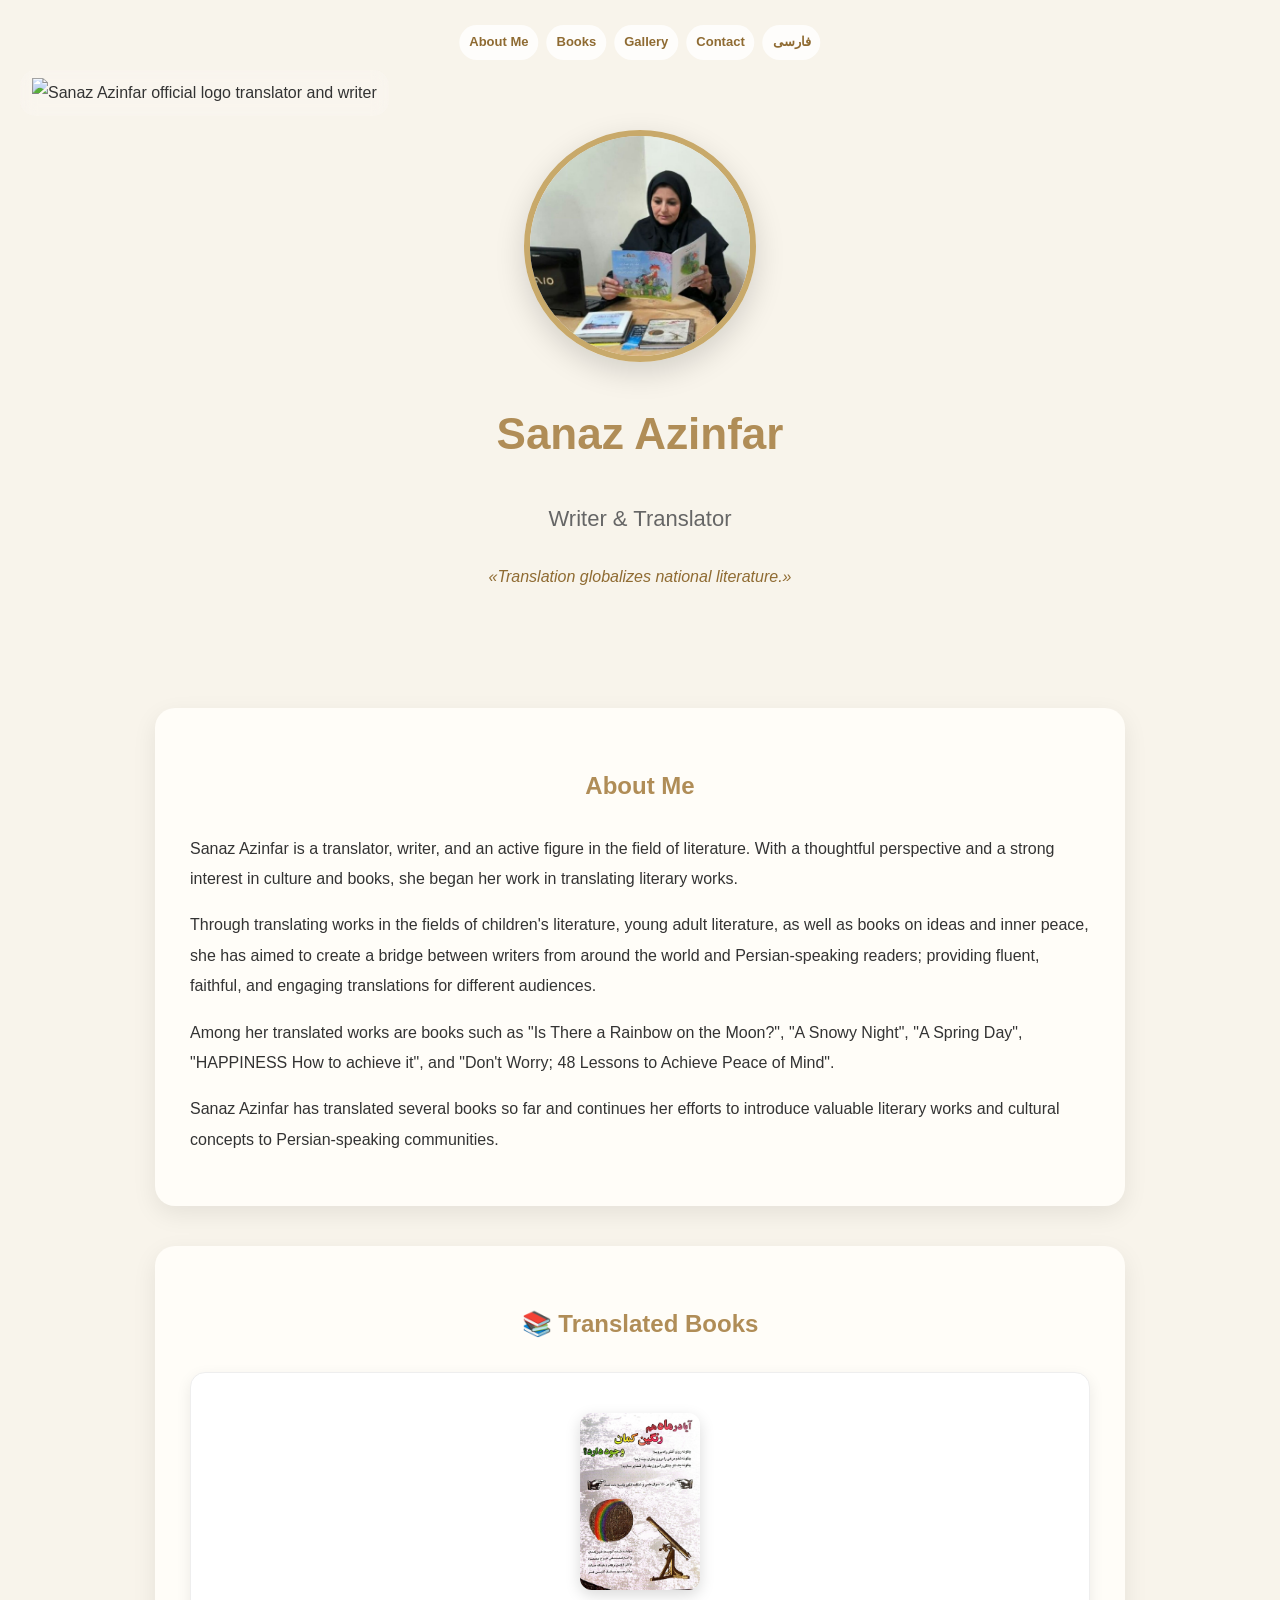
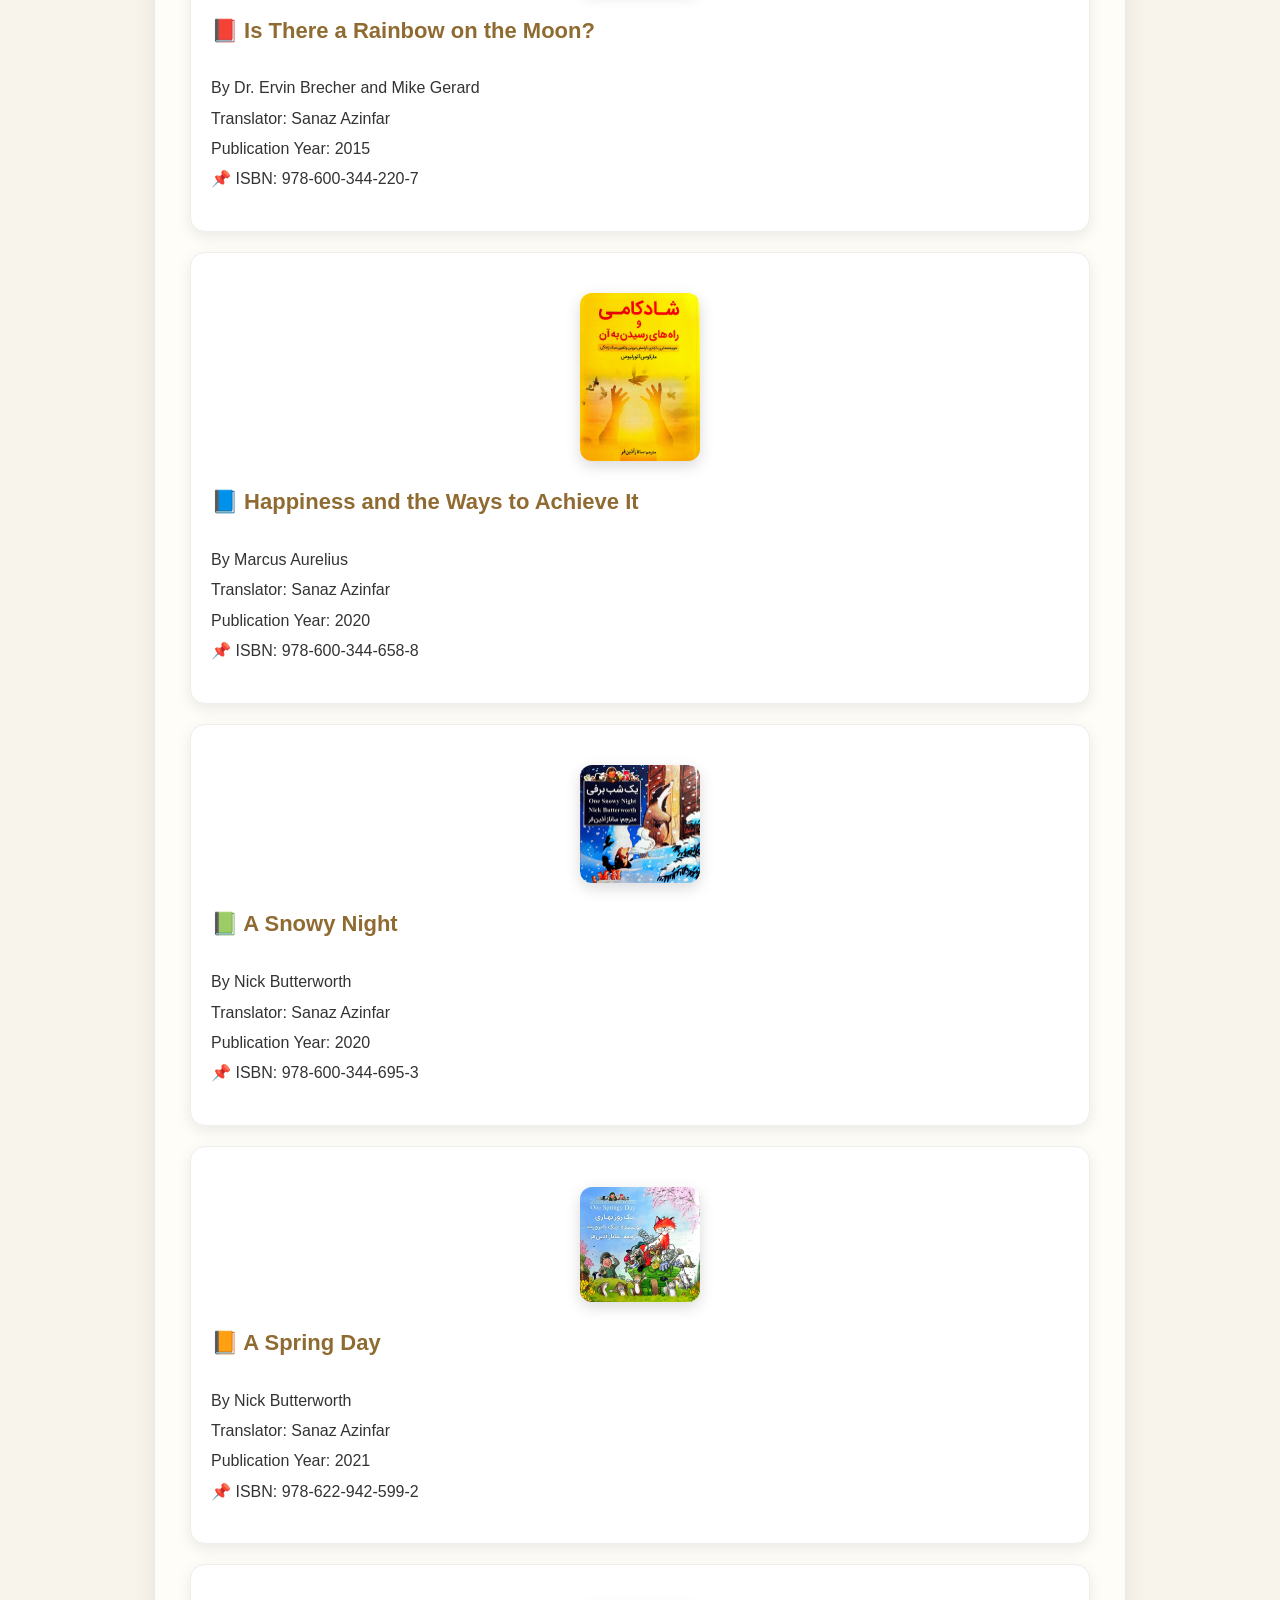
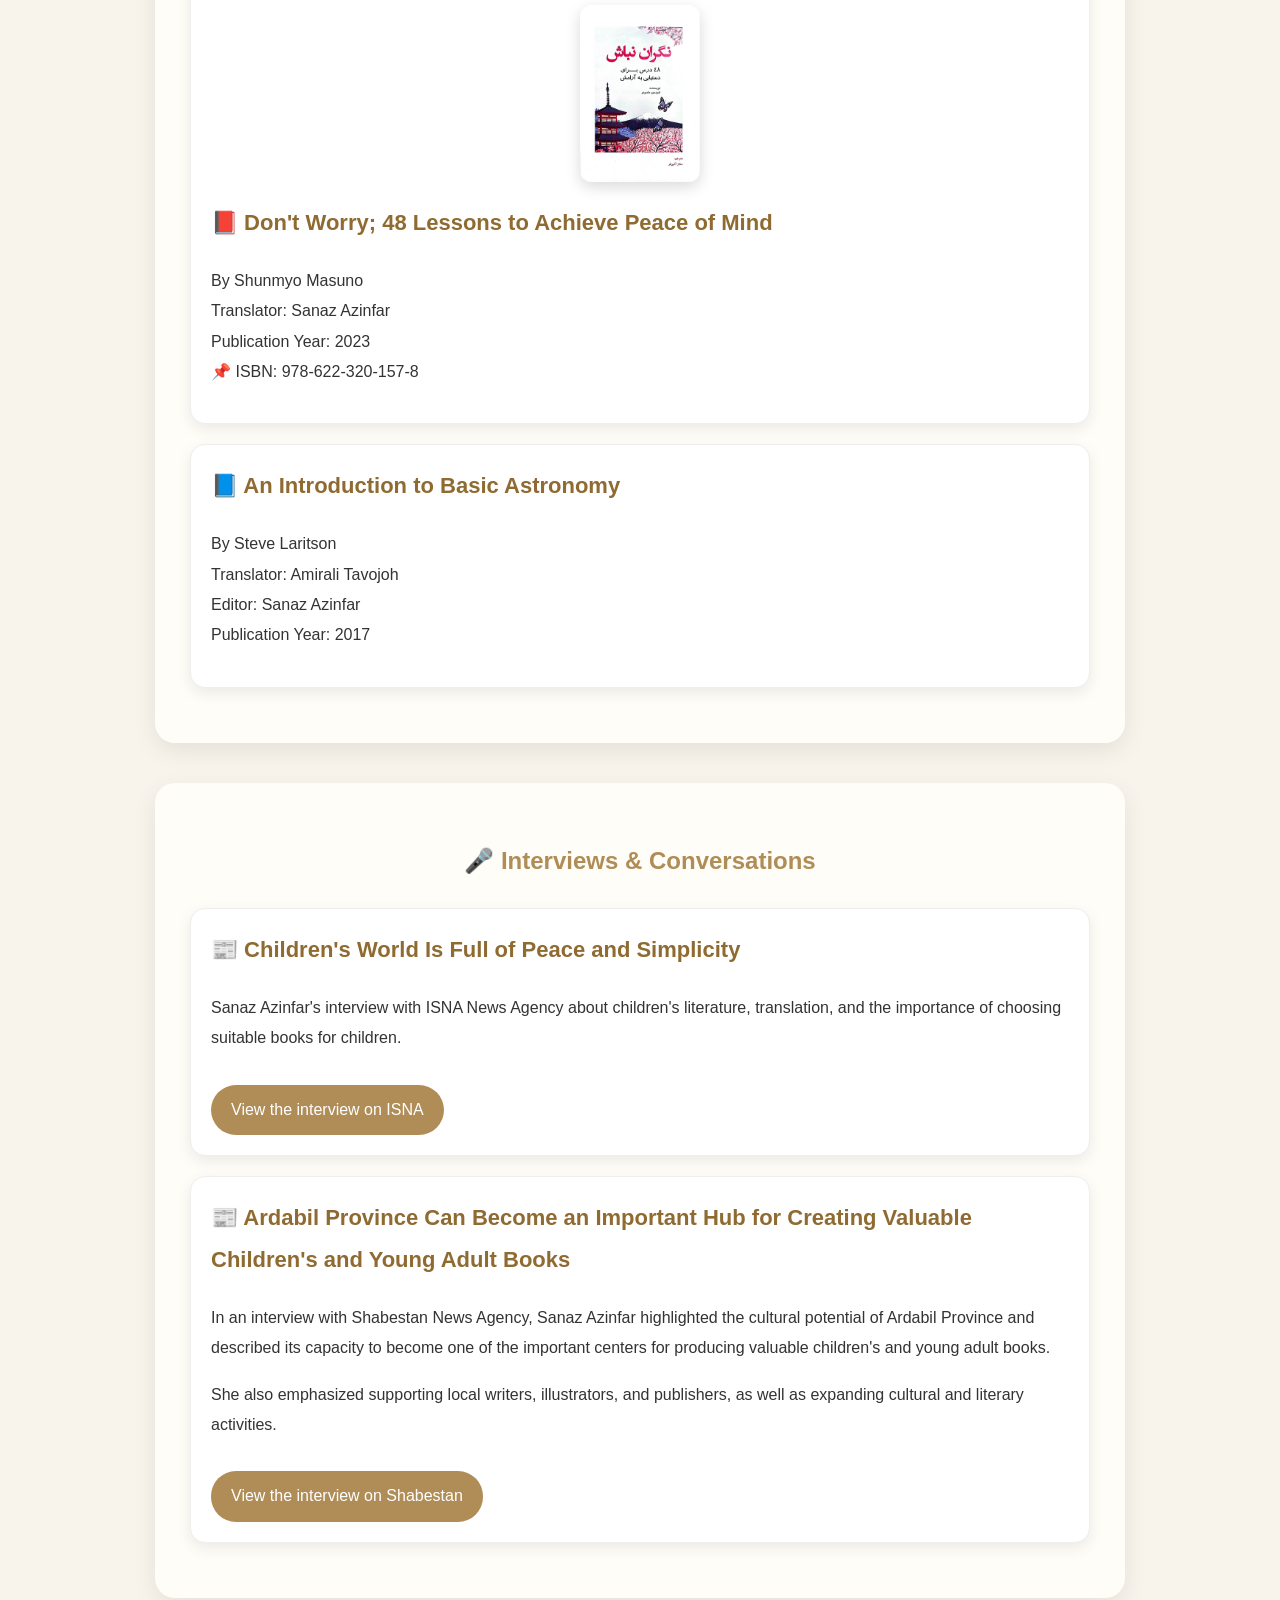
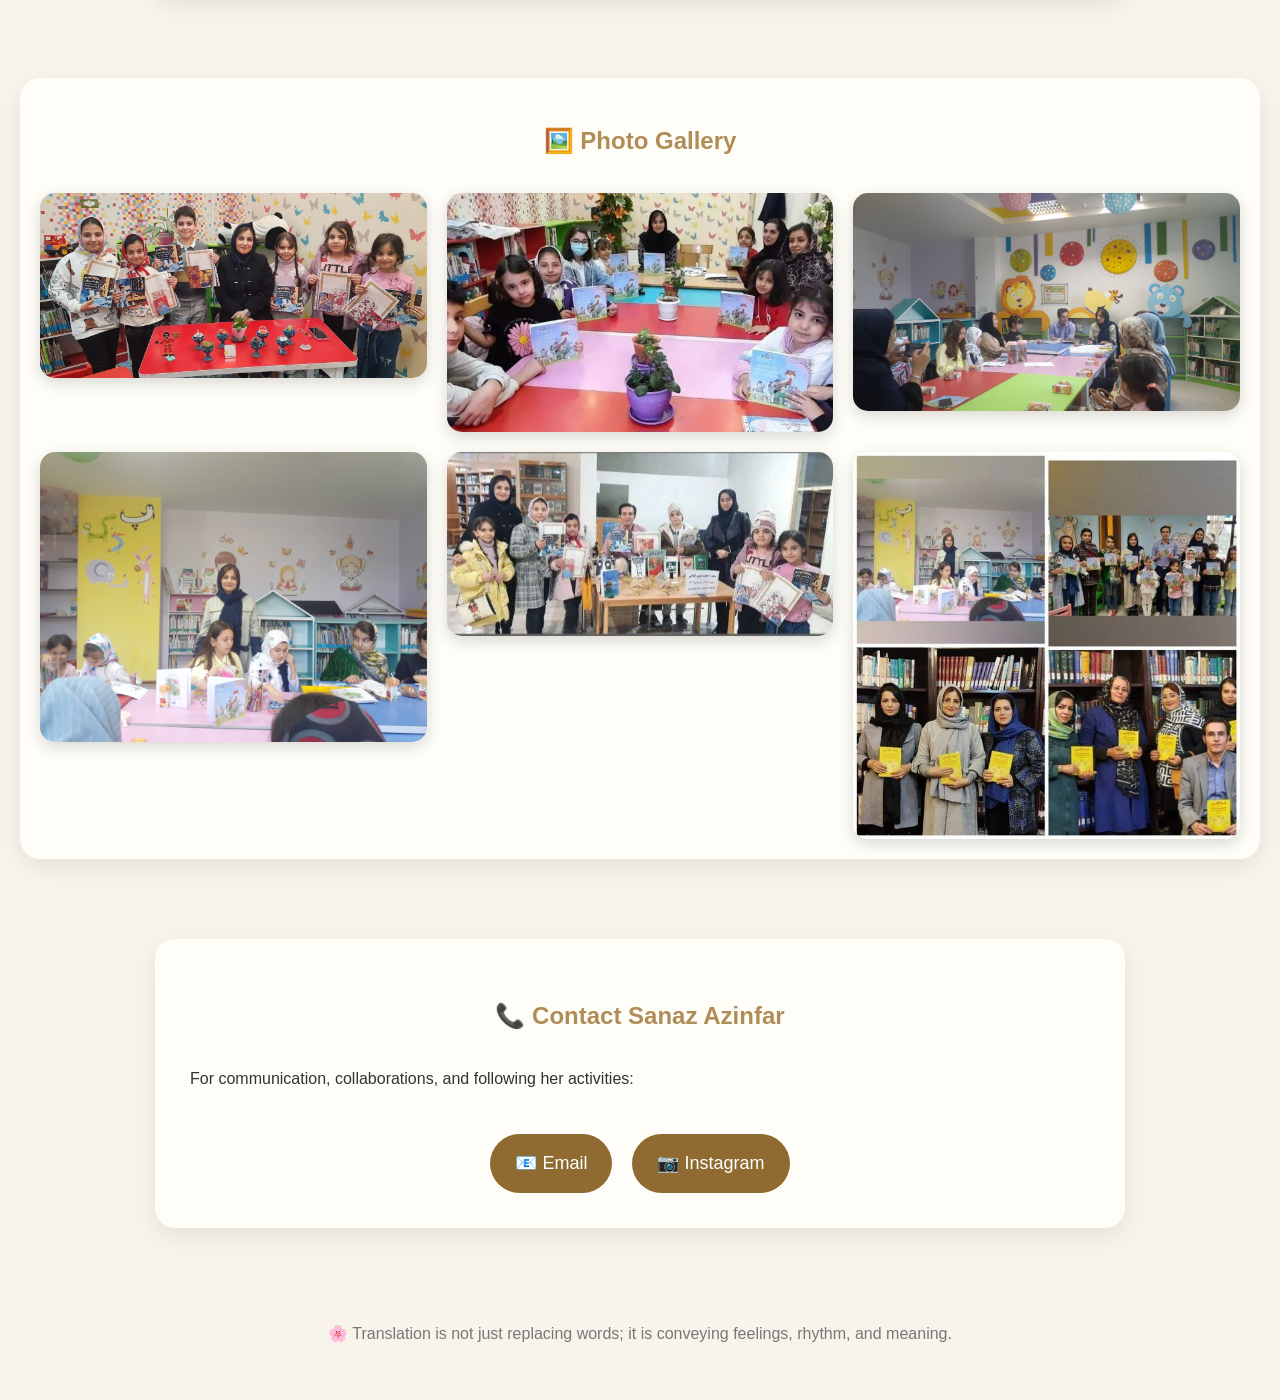
==== commit 08576c70: "Update index.html" ====
--- a/en/index.html
+++ b/en/index.html
@@ -13,12 +13,22 @@
 <link rel="alternate" hreflang="en" href="https://sanazazinfar.ir/en/">
   
 <link rel="stylesheet" href="../style.css?v=2">
+  <script type="application/ld+json">
+{
+"@context":"https://schema.org",
+"@type":"Person",
+"name":"Sanaz Azinfar",
+"alternateName":"ساناز آذین‌فر",
+"jobTitle":"Translator and Writer",
+"url":"https://sanazazinfar.ir/en/"
+}
+</script>
 </head>
 
 <body>
 
   <div class="logo">
-<img src="https://sanazazinfar.ir/logo.jpg" alt="Sanaz Azinfar">
+<img src="https://sanazazinfar.ir/logo.jpg" alt="Sanaz Azinfar official logo translator and writer">
 </div>
   
 <nav>
@@ -30,14 +40,14 @@
 </nav>
 <header>
 
-<img src="../sanaz.jpg" class="profile" alt="ساناز آذین‌فر">
+<img src="../sanaz.jpg" class="profile" alt="Sanaz Azinfar translator and writer">
 
 <h1>Sanaz Azinfar</h1>
 
 <p class="job">Writer & Translator</p>
 
 <p class="quote">
-«Translation globalizes national literalure.»
+«Translation globalizes national literature.»
 </p>
 
 </header>
@@ -59,7 +69,7 @@
 <h2>📚 Translated Books</h2>
 
 <div class="book">
-<img src="../book1.jpg" class="book-img">
+<img src="../book1.jpg" class="book-img" alt="Is There a Rainbow on the Moon translated by Sanaz Azinfar">
 <h3>📕 Is There a Rainbow on the Moon?</h3>
 <p>
 By Dr. Ervin Brecher and Mike Gerard<br>
@@ -70,7 +80,7 @@
 </div>
 
 <div class="book">
-<img src="../book2.jpg" class="book-img">
+<img src="../book2.jpg" class="book-img" alt="Happiness and the Ways to Achieve It translated by Sanaz Azinfar">
 <h3>📘 Happiness and the Ways to Achieve It</h3>
 <p>
 By Marcus Aurelius<br>
@@ -81,7 +91,7 @@
 </div>
 
 <div class="book">
-<img src="../book3.jpg" class="book-img">
+<img src="../book3.jpg" class="book-img" alt="A Snowy Night translated by Sanaz Azinfar">
 <h3>📗 A Snowy Night</h3>
 <p>
 By Nick Butterworth<br>
@@ -92,7 +102,7 @@
 </div>
 
 <div class="book">
-<img src="../book4.jpg" class="book-img">
+<img src="../book4.jpg" class="book-img" alt="A Spring Day translated by Sanaz Azinfar">
 <h3>📙 A Spring Day</h3>
 <p>
 By Nick Butterworth<br>
@@ -103,7 +113,7 @@
 </div>
 
 <div class="book">
-<img src="../book5.jpg" class="book-img">
+<img src="../book5.jpg" class="book-img" alt="Don't Worry 48 Lessons to Achieve Peace of Mind translated by Sanaz Azinfar">
 <h3>📕 Don't Worry; 48 Lessons to Achieve Peace of Mind</h3>
 <p>
 By Shunmyo Masuno<br>
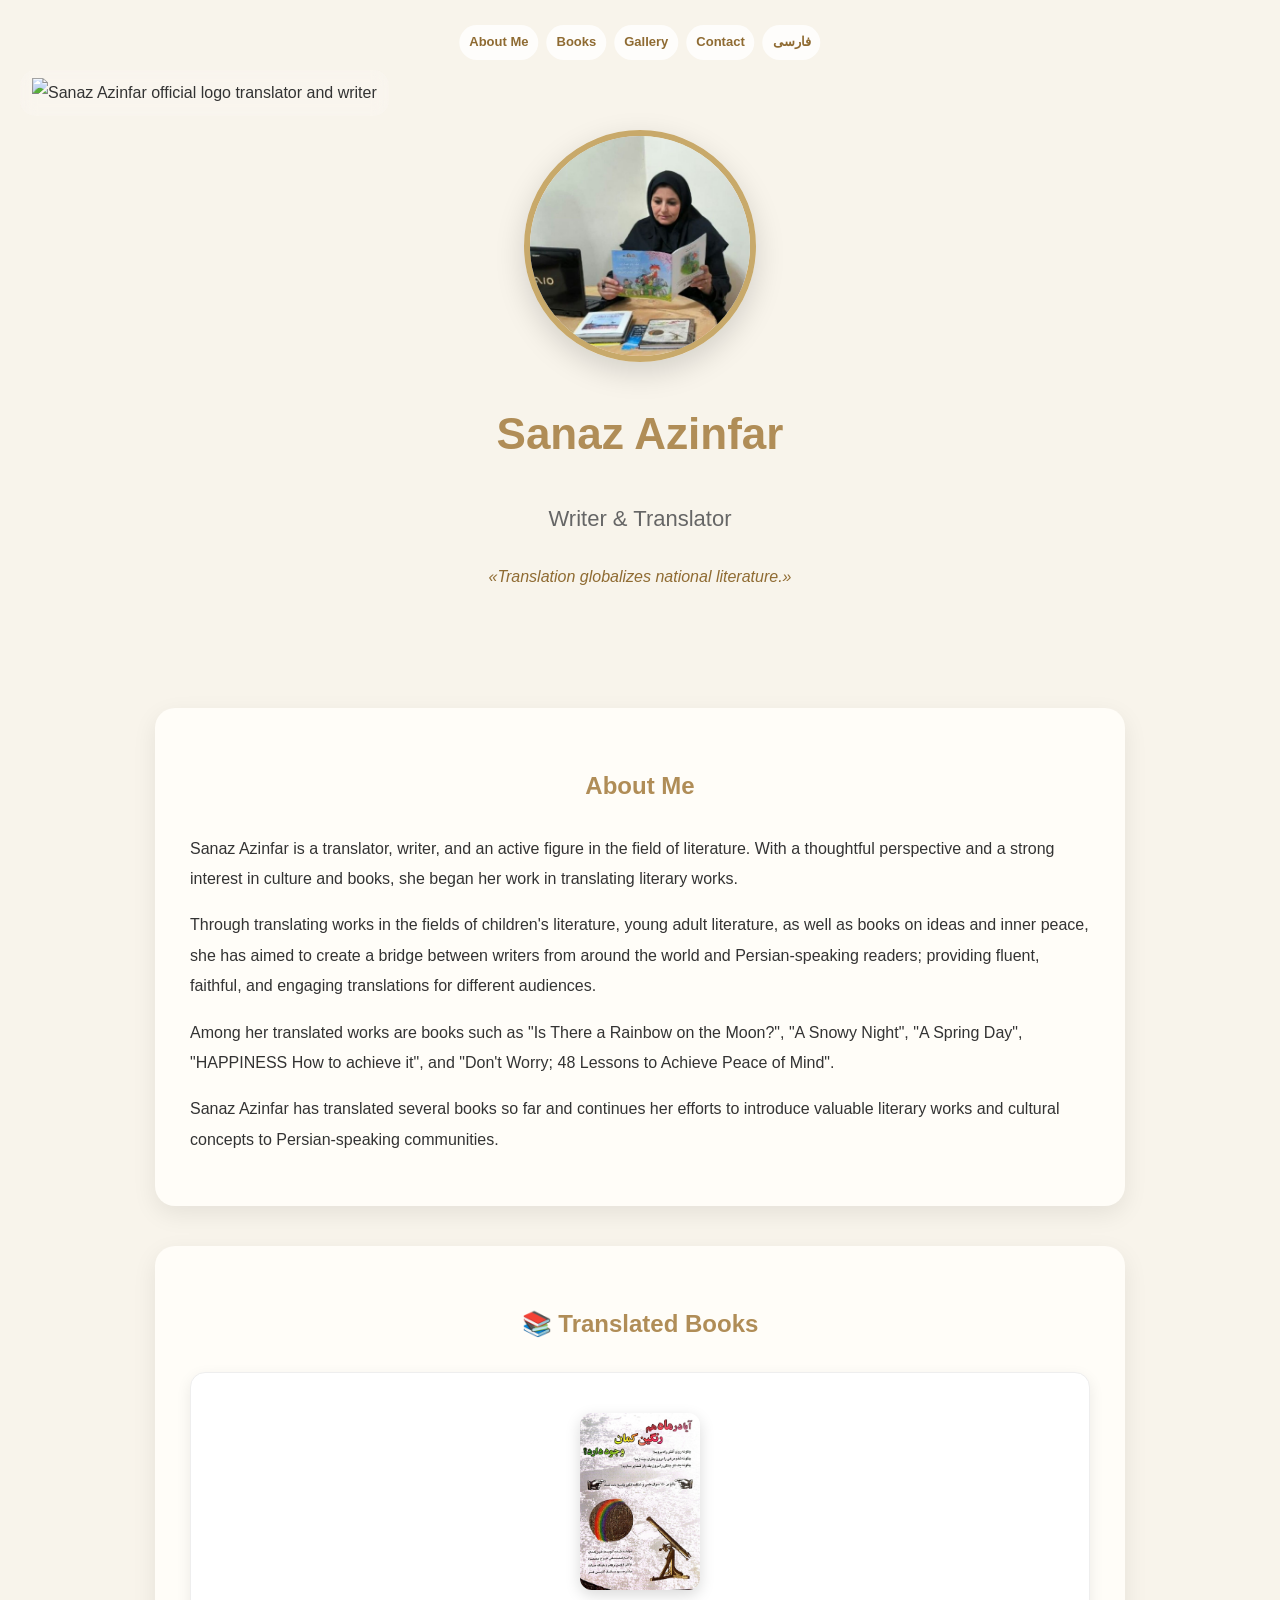
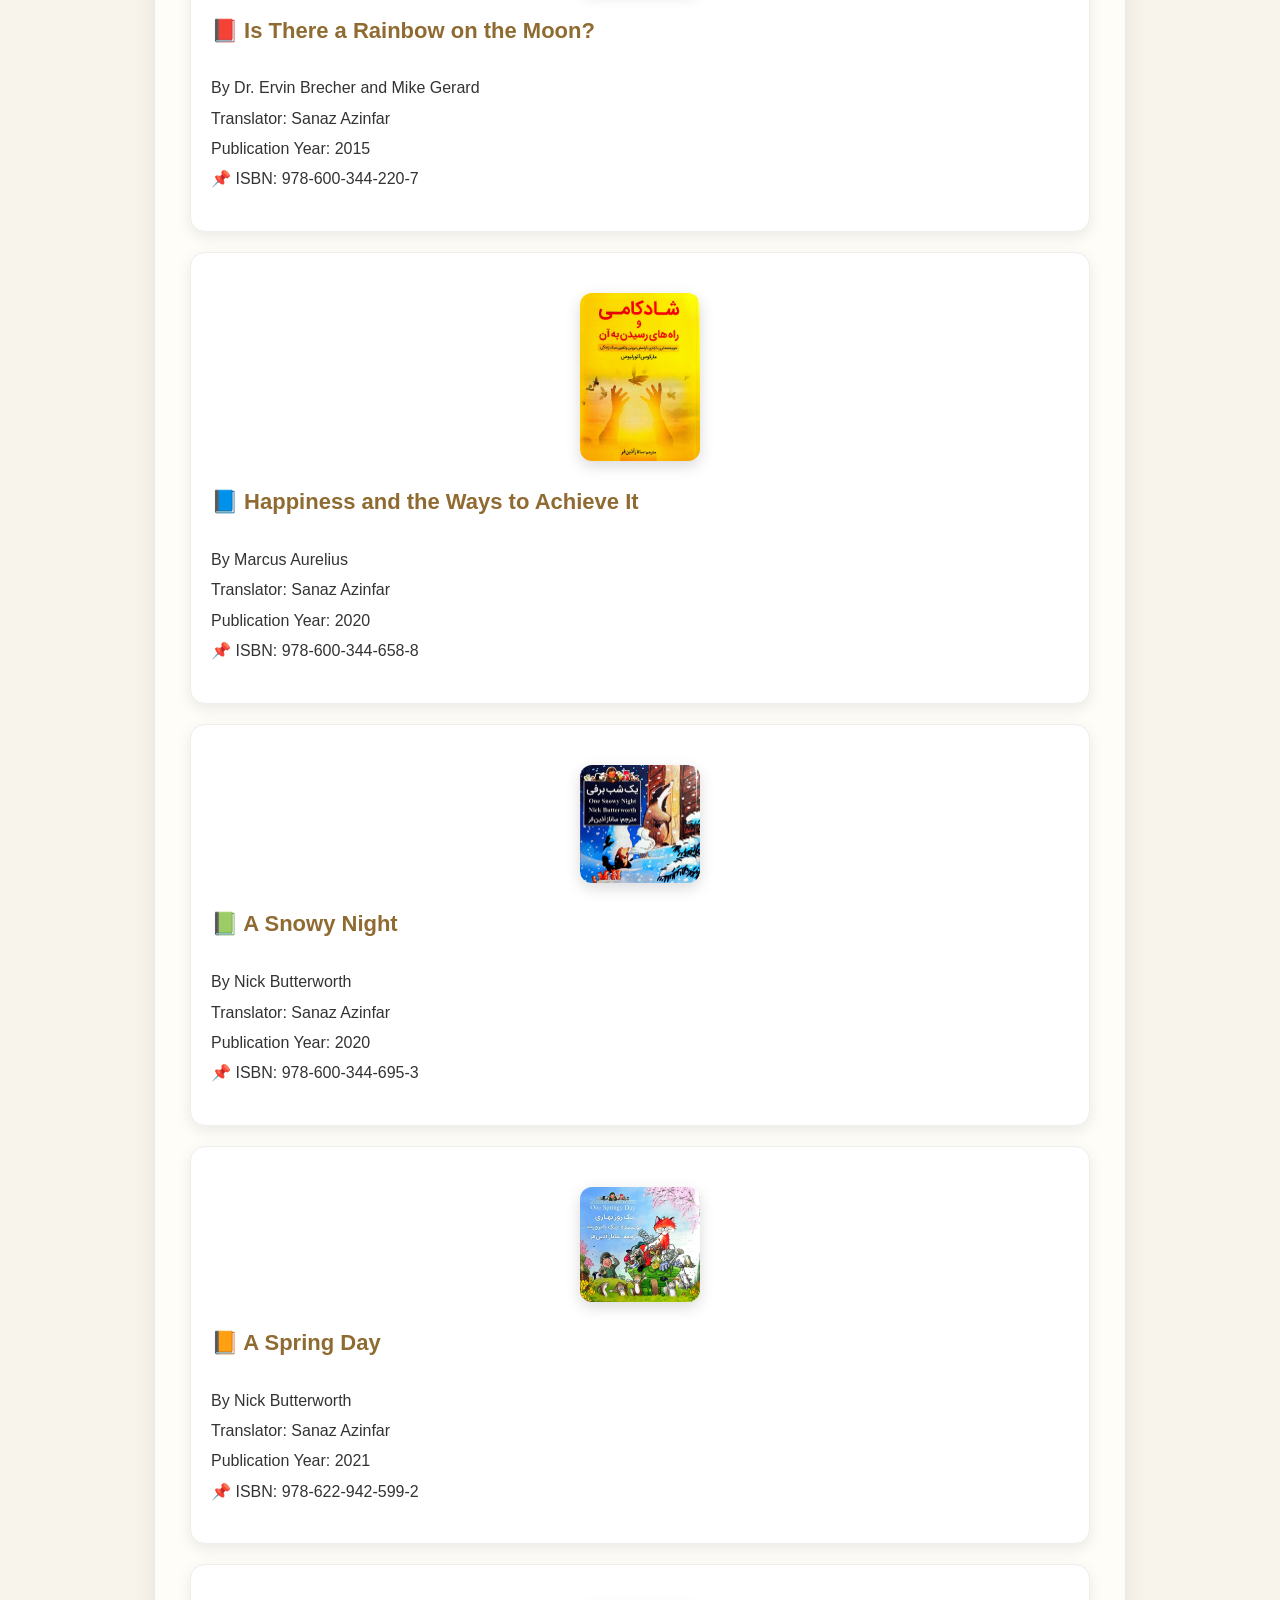
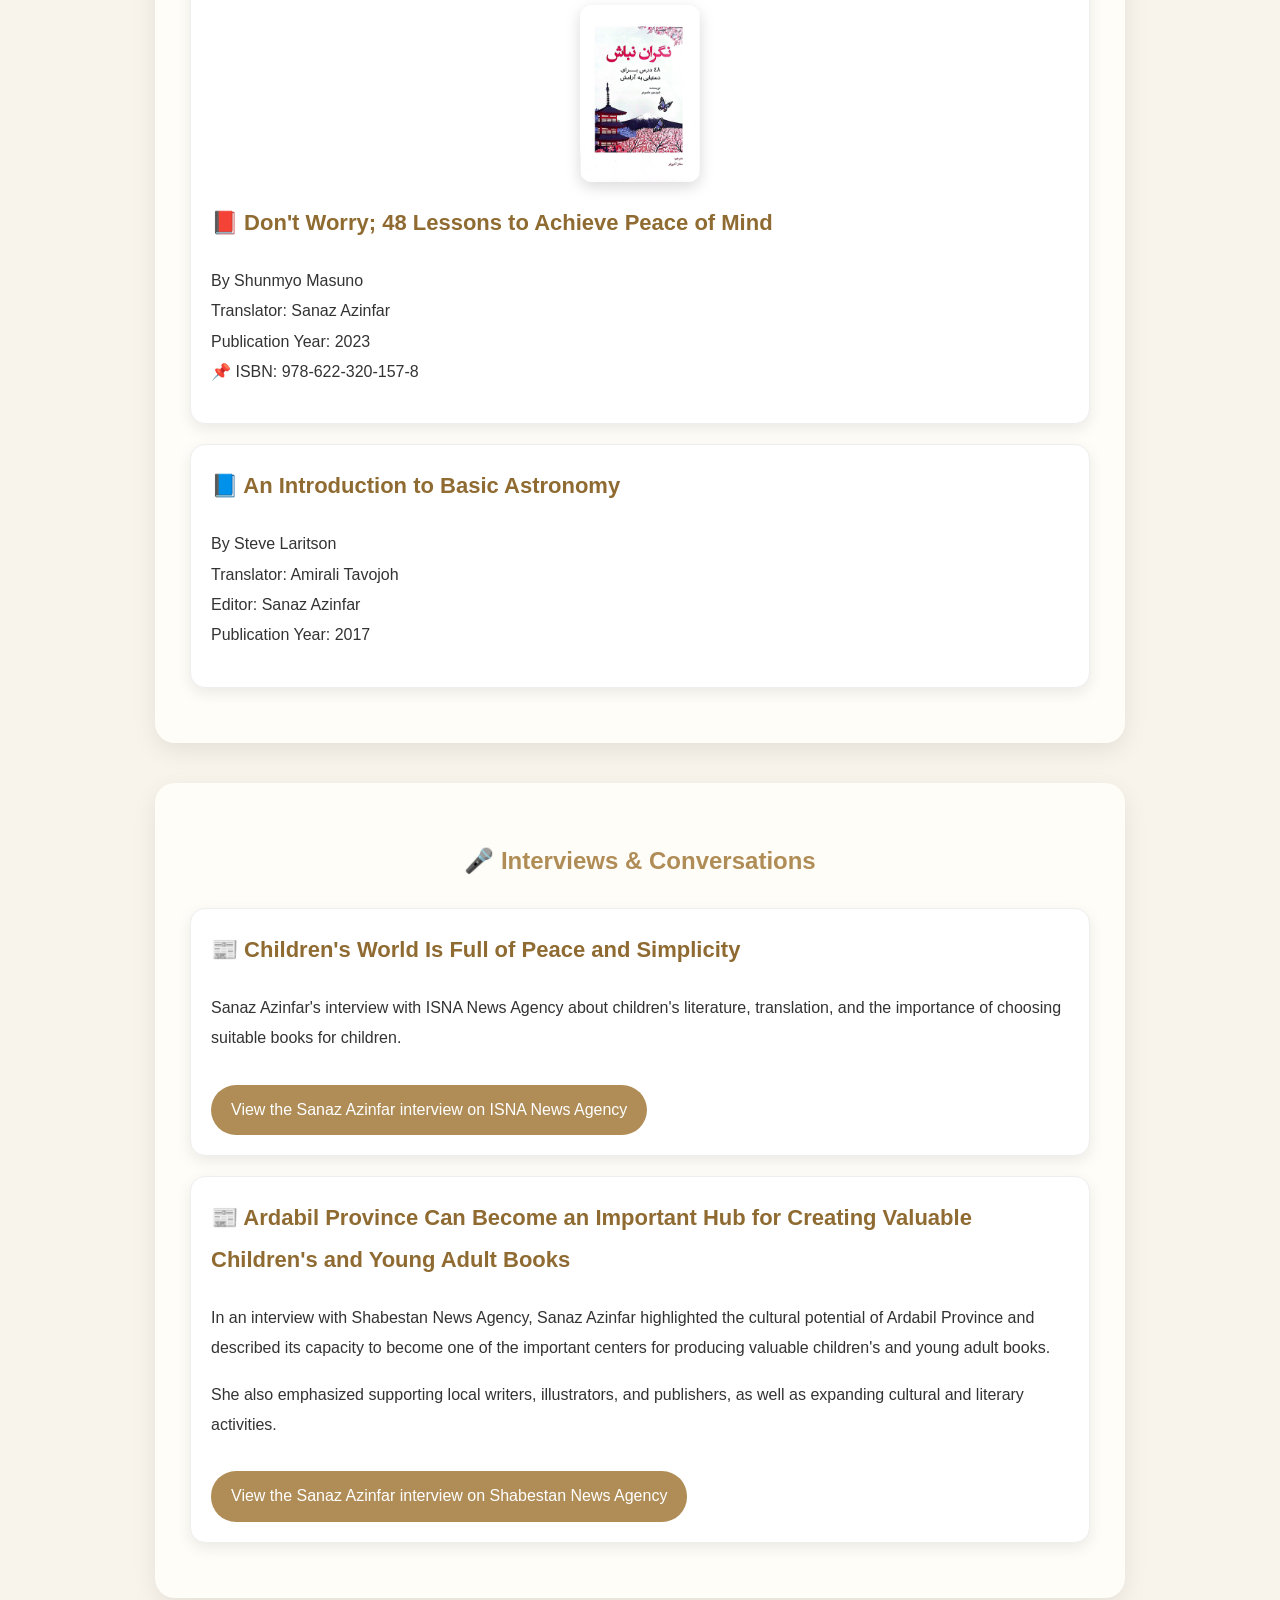
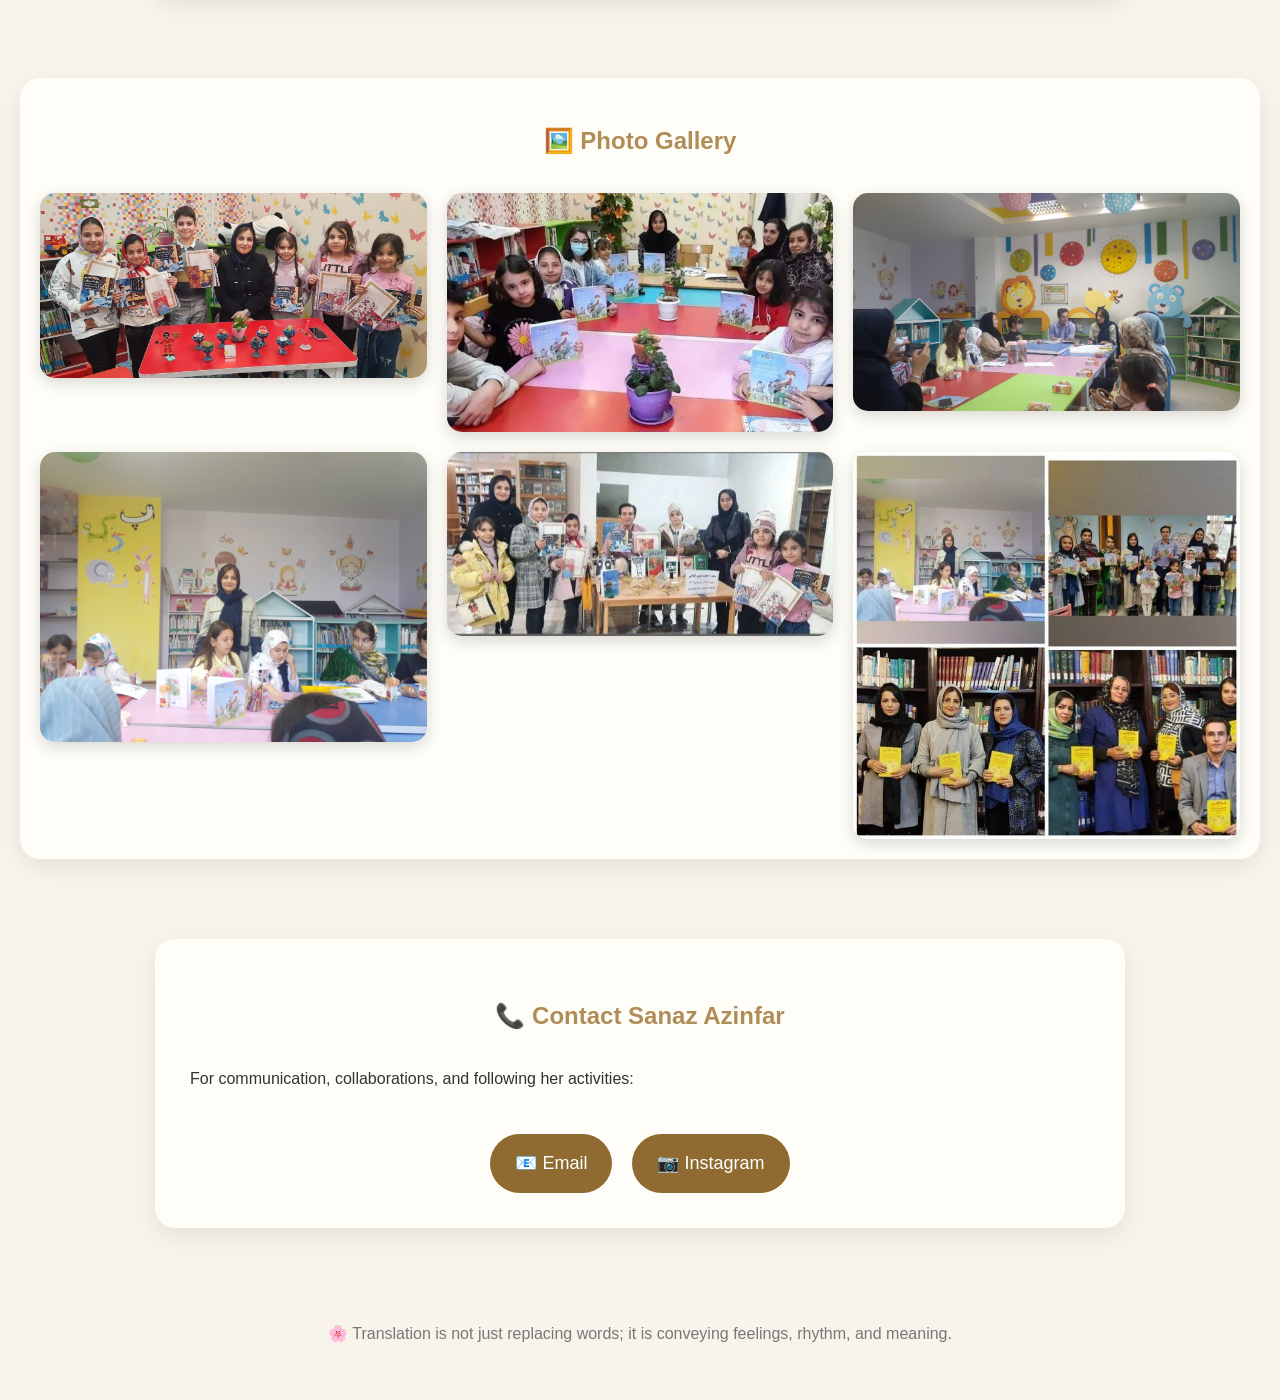
==== commit f926c86a: "Update index.html" ====
--- a/en/index.html
+++ b/en/index.html
@@ -147,7 +147,7 @@
 </p>
 
 <a href="https://www.isna.ir/news/1402110402718/%D8%AF%D9%86%DB%8C%D8%A7%DB%8C-%DA%A9%D9%88%D8%AF%DA%A9%D8%A7%D9%86-%D9%BE%D8%B1-%D8%A7%D8%B2-%D8%B5%D9%84%D8%AD-%D9%88-%D8%B3%D8%A7%D8%AF%DA%AF%DB%8C-%D8%A7%D8%B3%D8%AA" target="_blank">
-View the interview on ISNA
+View the Sanaz Azinfar interview on ISNA News Agency
 </a>
 
 </div>
@@ -166,7 +166,7 @@
 </p>
 
 <a href="https://www.shabestan.news/news/1042023/%D8%A7%D8%B3%D8%AA%D8%A7%D9%86-%D8%A7%D8%B1%D8%AF%D8%A8%DB%8C%D9%84-%D9%85%DB%8C-%D8%AA%D9%88%D8%A7%D9%86%D8%AF-%D9%82%D8%B7%D8%A8-%D9%85%D9%87%D9%85%DB%8C-%D8%AF%D8%B1-%D8%A2%D9%81%D8%B1%DB%8C%D9%86%D8%B4-%DA%A9%D8%AA%D8%A7%D8%A8-%D9%87%D8%A7%DB%8C-%D9%81%D8%A7%D8%AE%D8%B1-%D8%AF%D8%B1-%D8%AD%D9%88%D8%B2%D9%87" target="_blank">
-View the interview on Shabestan
+View the Sanaz Azinfar interview on Shabestan News Agency
 </a>
 
 </div>
